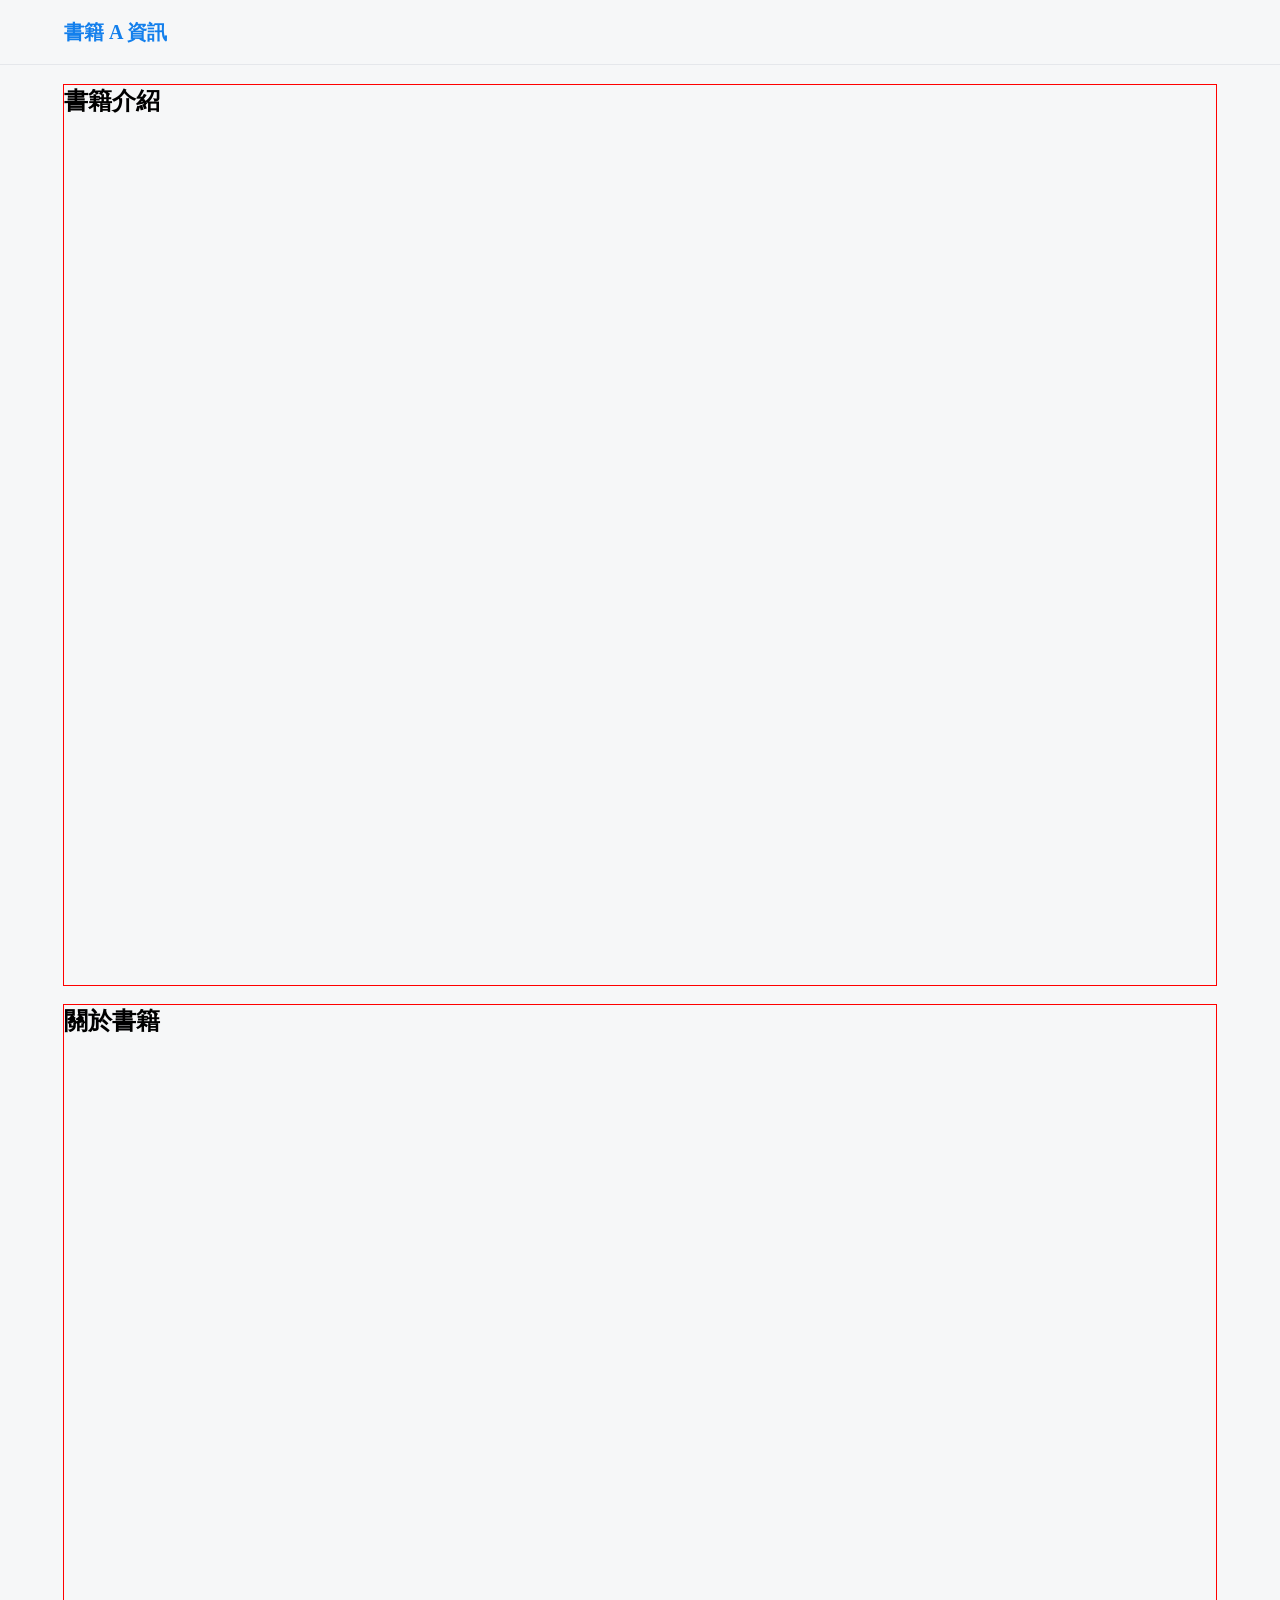
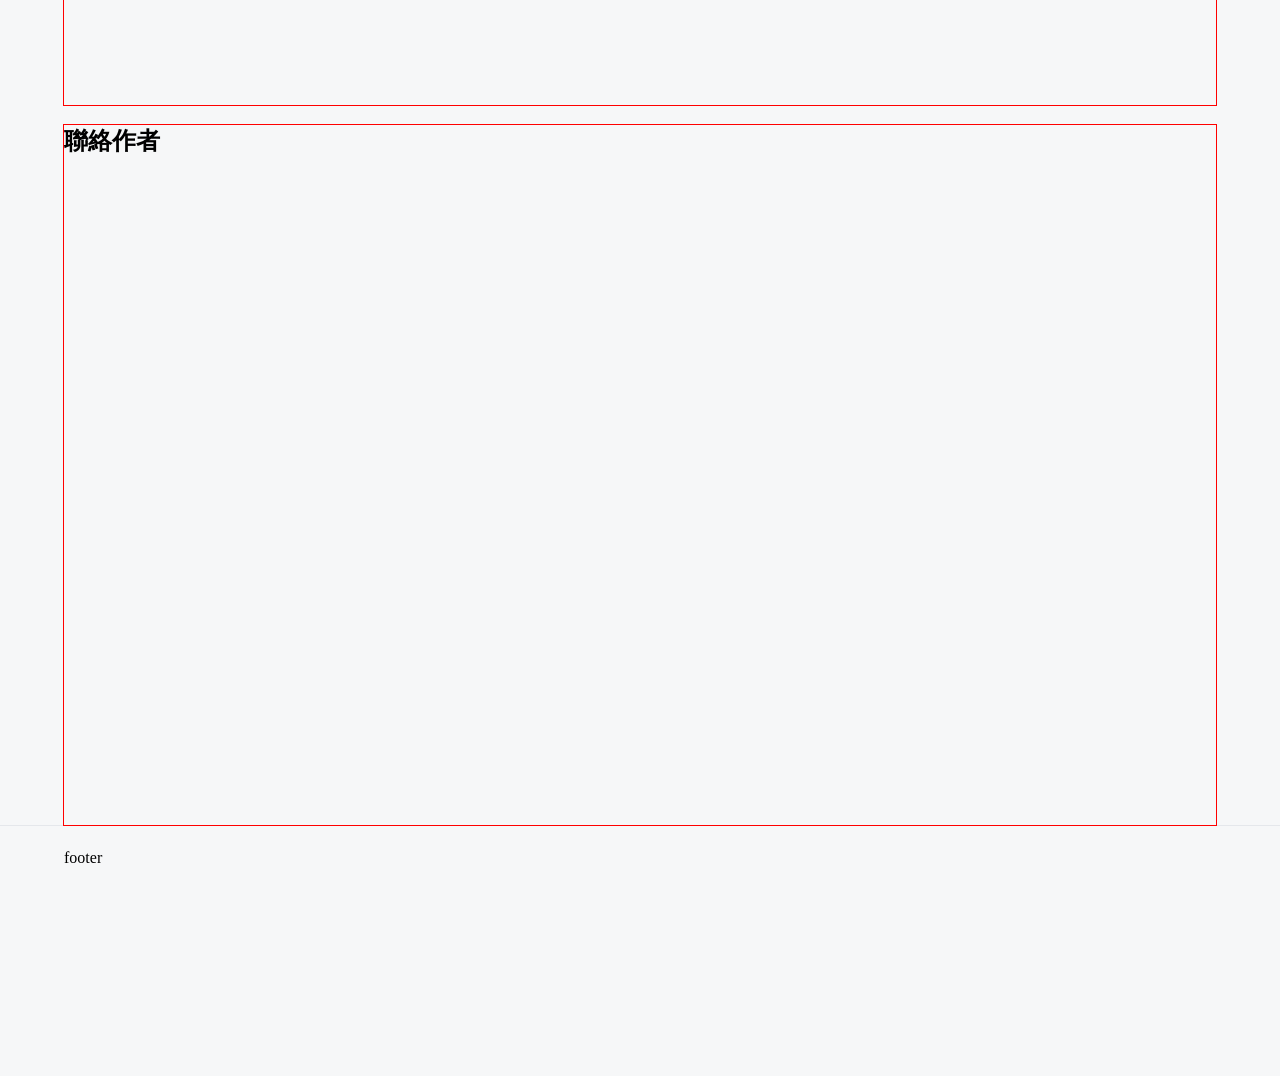
==== src/book.html @ e3397fba "feat(book): 一頁式網頁結構樣式定義" ====
<!doctype html>
<html lang="zh-Hant">
  <head>
    <meta charset="UTF-8" />
    <meta name="viewport" content="width=device-width, initial-scale=1.0" />
    <title>書籍 A 資訊</title>
    <link rel="stylesheet" href="book.min.css" />
  </head>
  <body>
    <section>
      <header>
        <div class="container">
          <div>
            <strong class="book-brand">書籍 A 資訊</strong>
          </div>
        </div>
      </header>
      <main class="wrapper">
        <div class="home"><h1>書籍介紹</h1></div>
        <div class="page"><h2>關於書籍</h2></div>
        <div class="page"><h2>聯絡作者</h2></div>
      </main>
      <footer>
        <div class="container">
          <div>footer</div>
        </div>
      </footer>
    </section>
  </body>
</html>
---- src/book.min.css ----
:root{--primary-color: #137fec;--background-color: #f6f7f8;--text-color: #4b5563;--border-color: #e5e7eb;--gray-color-500: #6b7280;--header-color: #111827}:root{--search-bar-display: flex;--aside-display: block;--book-min-width: 256px;--container-padding-left: 2rem;--container-padding-right: 2rem;--nav-display: flex}@media(max-width: 1024px){:root{--search-bar-display: none;--aside-display: none;--book-min-width: 200px}}@media(max-width: 640px){:root{--container-padding-left: 1.5rem;--container-padding-right: 1.5rem;--nav-display: none}}header{border-bottom:solid 1px var(--border-color);background-color:var(--background-color);position:sticky;top:0;z-index:50}header .book-brand{margin:0px;font-size:1.25rem;font-weight:700;line-height:1.75rem;color:var(--primary-color)}section{width:100%}section div.container{max-width:90vw;margin:0px auto;padding-left:var(--container-padding-left);padding-right:var(--container-padding-right)}section div.container>div{width:100%;height:4rem;display:flex;justify-content:space-between;align-items:center}section main.wrapper{max-width:90vw;margin:0 auto;padding-left:var(--container-padding-left);padding-right:var(--container-padding-right)}section main.wrapper>div{outline:solid 1px red}section main.wrapper>div.home{height:100vh}section main.wrapper>div.page{min-height:700px}footer{border-top:1px solid var(--border-color);height:250px}html,body{margin:0;padding:0}body{background-color:var(--background-color)}/*# sourceMappingURL=book.min.css.map */
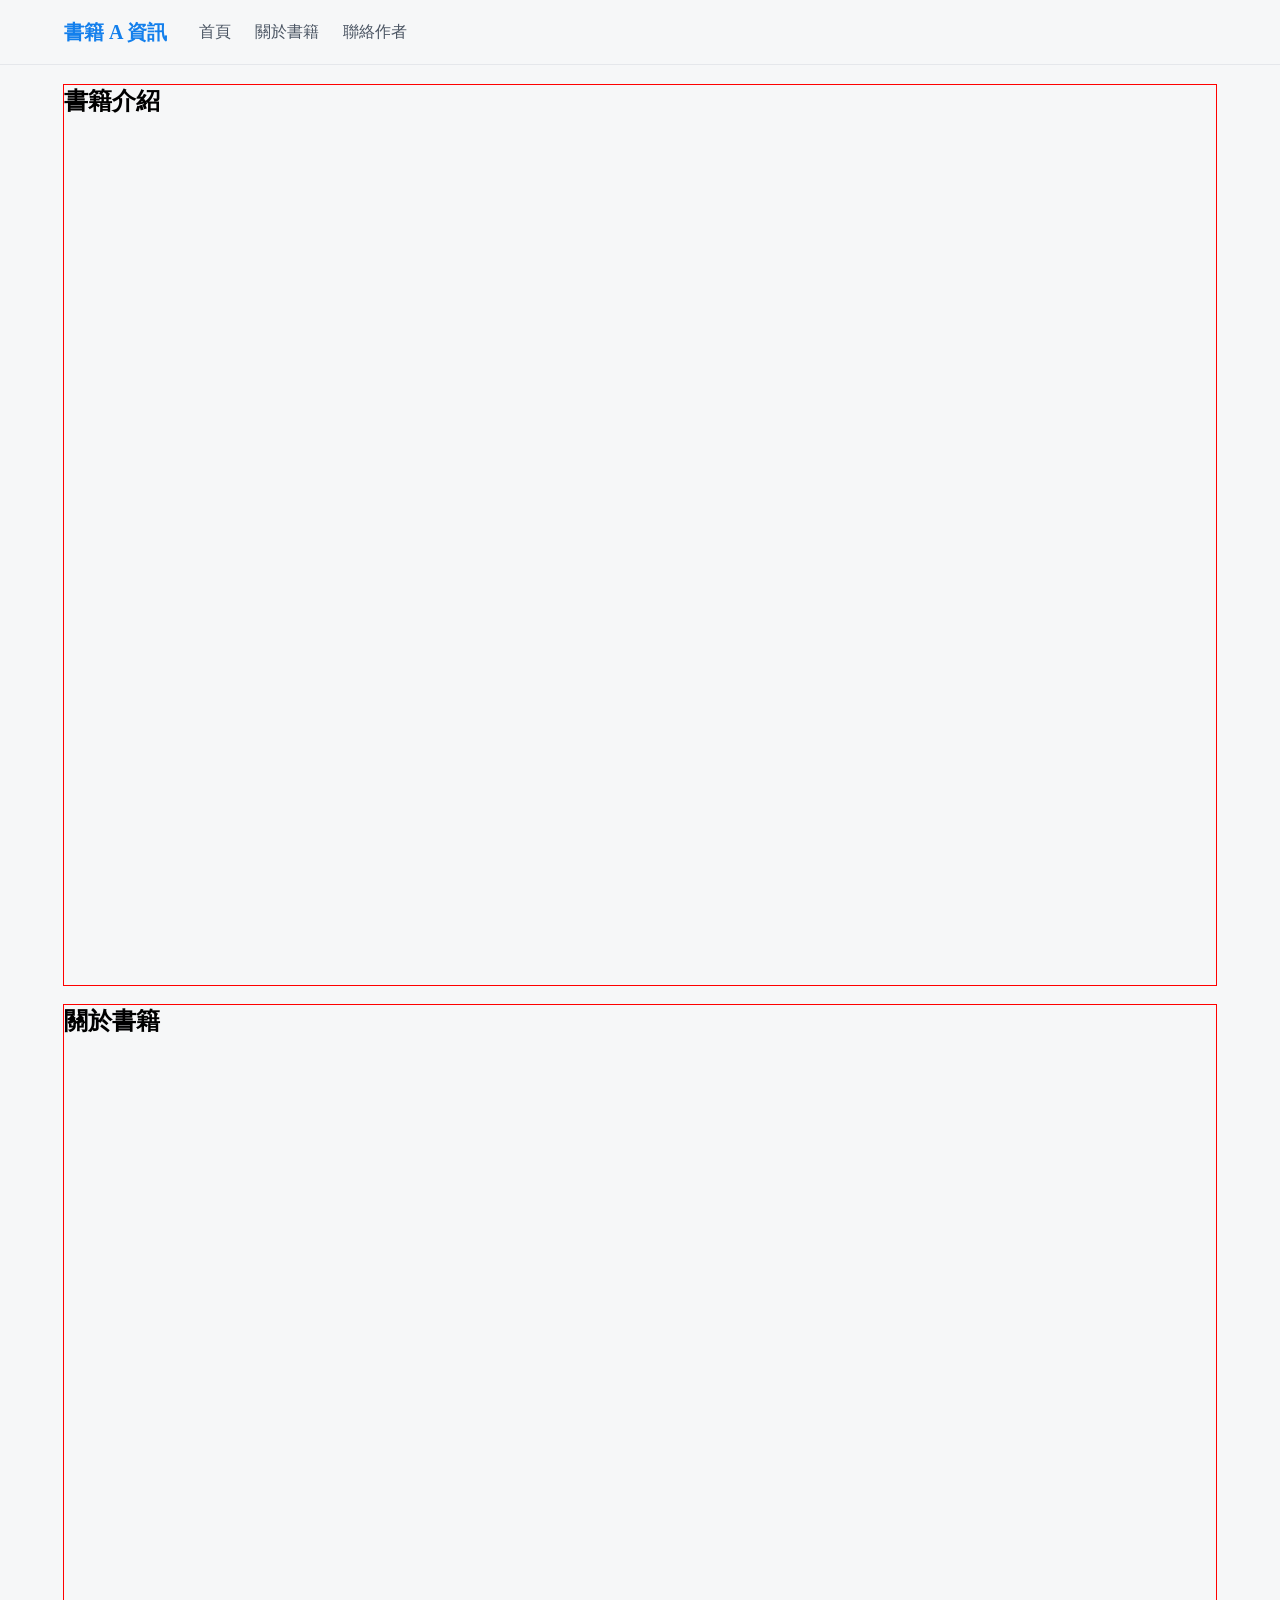
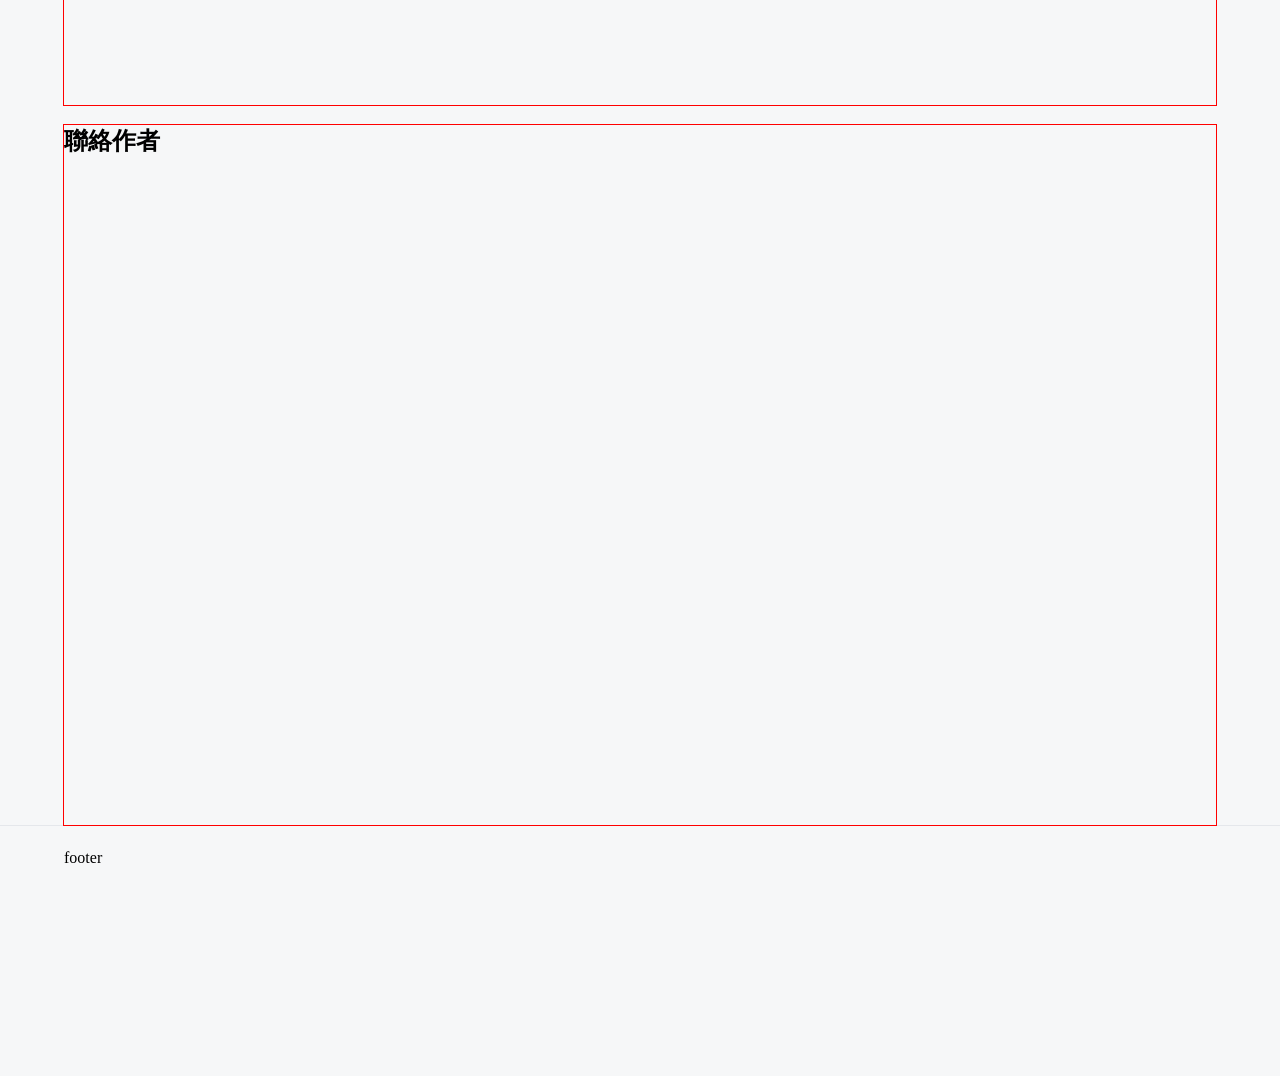
==== commit 5de9a82f: "feat(book): 導覽列項目樣式設定" ====
--- a/src/book.html
+++ b/src/book.html
@@ -12,13 +12,18 @@
         <div class="container">
           <div>
             <strong class="book-brand">書籍 A 資訊</strong>
+            <nav aria-label="書籍頁導覽">
+              <a href="#home">首頁</a>
+              <a href="#book">關於書籍</a>
+              <a href="#contact">聯絡作者</a>
+            </nav>
           </div>
         </div>
       </header>
       <main class="wrapper">
-        <div class="home"><h1>書籍介紹</h1></div>
-        <div class="page"><h2>關於書籍</h2></div>
-        <div class="page"><h2>聯絡作者</h2></div>
+        <div id="home" class="home"><h1>書籍介紹</h1></div>
+        <div id="book" class="page"><h2>關於書籍</h2></div>
+        <div id="contact" class="page"><h2>聯絡作者</h2></div>
       </main>
       <footer>
         <div class="container">
--- a/src/book.min.css
+++ b/src/book.min.css
@@ -1 +1 @@
-:root{--primary-color: #137fec;--background-color: #f6f7f8;--text-color: #4b5563;--border-color: #e5e7eb;--gray-color-500: #6b7280;--header-color: #111827}:root{--search-bar-display: flex;--aside-display: block;--book-min-width: 256px;--container-padding-left: 2rem;--container-padding-right: 2rem;--nav-display: flex}@media(max-width: 1024px){:root{--search-bar-display: none;--aside-display: none;--book-min-width: 200px}}@media(max-width: 640px){:root{--container-padding-left: 1.5rem;--container-padding-right: 1.5rem;--nav-display: none}}header{border-bottom:solid 1px var(--border-color);background-color:var(--background-color);position:sticky;top:0;z-index:50}header .book-brand{margin:0px;font-size:1.25rem;font-weight:700;line-height:1.75rem;color:var(--primary-color)}section{width:100%}section div.container{max-width:90vw;margin:0px auto;padding-left:var(--container-padding-left);padding-right:var(--container-padding-right)}section div.container>div{width:100%;height:4rem;display:flex;justify-content:space-between;align-items:center}section main.wrapper{max-width:90vw;margin:0 auto;padding-left:var(--container-padding-left);padding-right:var(--container-padding-right)}section main.wrapper>div{outline:solid 1px red}section main.wrapper>div.home{height:100vh}section main.wrapper>div.page{min-height:700px}footer{border-top:1px solid var(--border-color);height:250px}html,body{margin:0;padding:0}body{background-color:var(--background-color)}/*# sourceMappingURL=book.min.css.map */+:root{--primary-color: #137fec;--background-color: #f6f7f8;--text-color: #4b5563;--border-color: #e5e7eb;--gray-color-500: #6b7280;--header-color: #111827}:root{--search-bar-display: flex;--aside-display: block;--book-min-width: 256px;--container-padding-left: 2rem;--container-padding-right: 2rem;--nav-display: flex}@media(max-width: 1024px){:root{--search-bar-display: none;--aside-display: none;--book-min-width: 200px}}@media(max-width: 640px){:root{--container-padding-left: 1.5rem;--container-padding-right: 1.5rem;--nav-display: none}}header{border-bottom:solid 1px var(--border-color);background-color:var(--background-color);position:sticky;top:0;z-index:50}header div.container>div{gap:2rem}header .book-brand{margin:0px;font-size:1.25rem;font-weight:700;line-height:1.75rem;color:var(--primary-color)}header nav{display:var(--nav-display);gap:1.5rem}section{width:100%}section div.container{max-width:90vw;margin:0px auto;padding-left:var(--container-padding-left);padding-right:var(--container-padding-right)}section div.container>div{width:100%;height:4rem;display:flex;align-items:center}section a{color:var(--text-color);text-decoration:inherit}section a:hover{color:var(--primary-color)}section main.wrapper{max-width:90vw;margin:0 auto;padding-left:var(--container-padding-left);padding-right:var(--container-padding-right)}section main.wrapper>div{outline:solid 1px red}section main.wrapper>div.home{height:100vh}section main.wrapper>div.page{min-height:700px}footer{border-top:1px solid var(--border-color);height:250px}html,body{margin:0;padding:0}body{background-color:var(--background-color)}/*# sourceMappingURL=book.min.css.map */
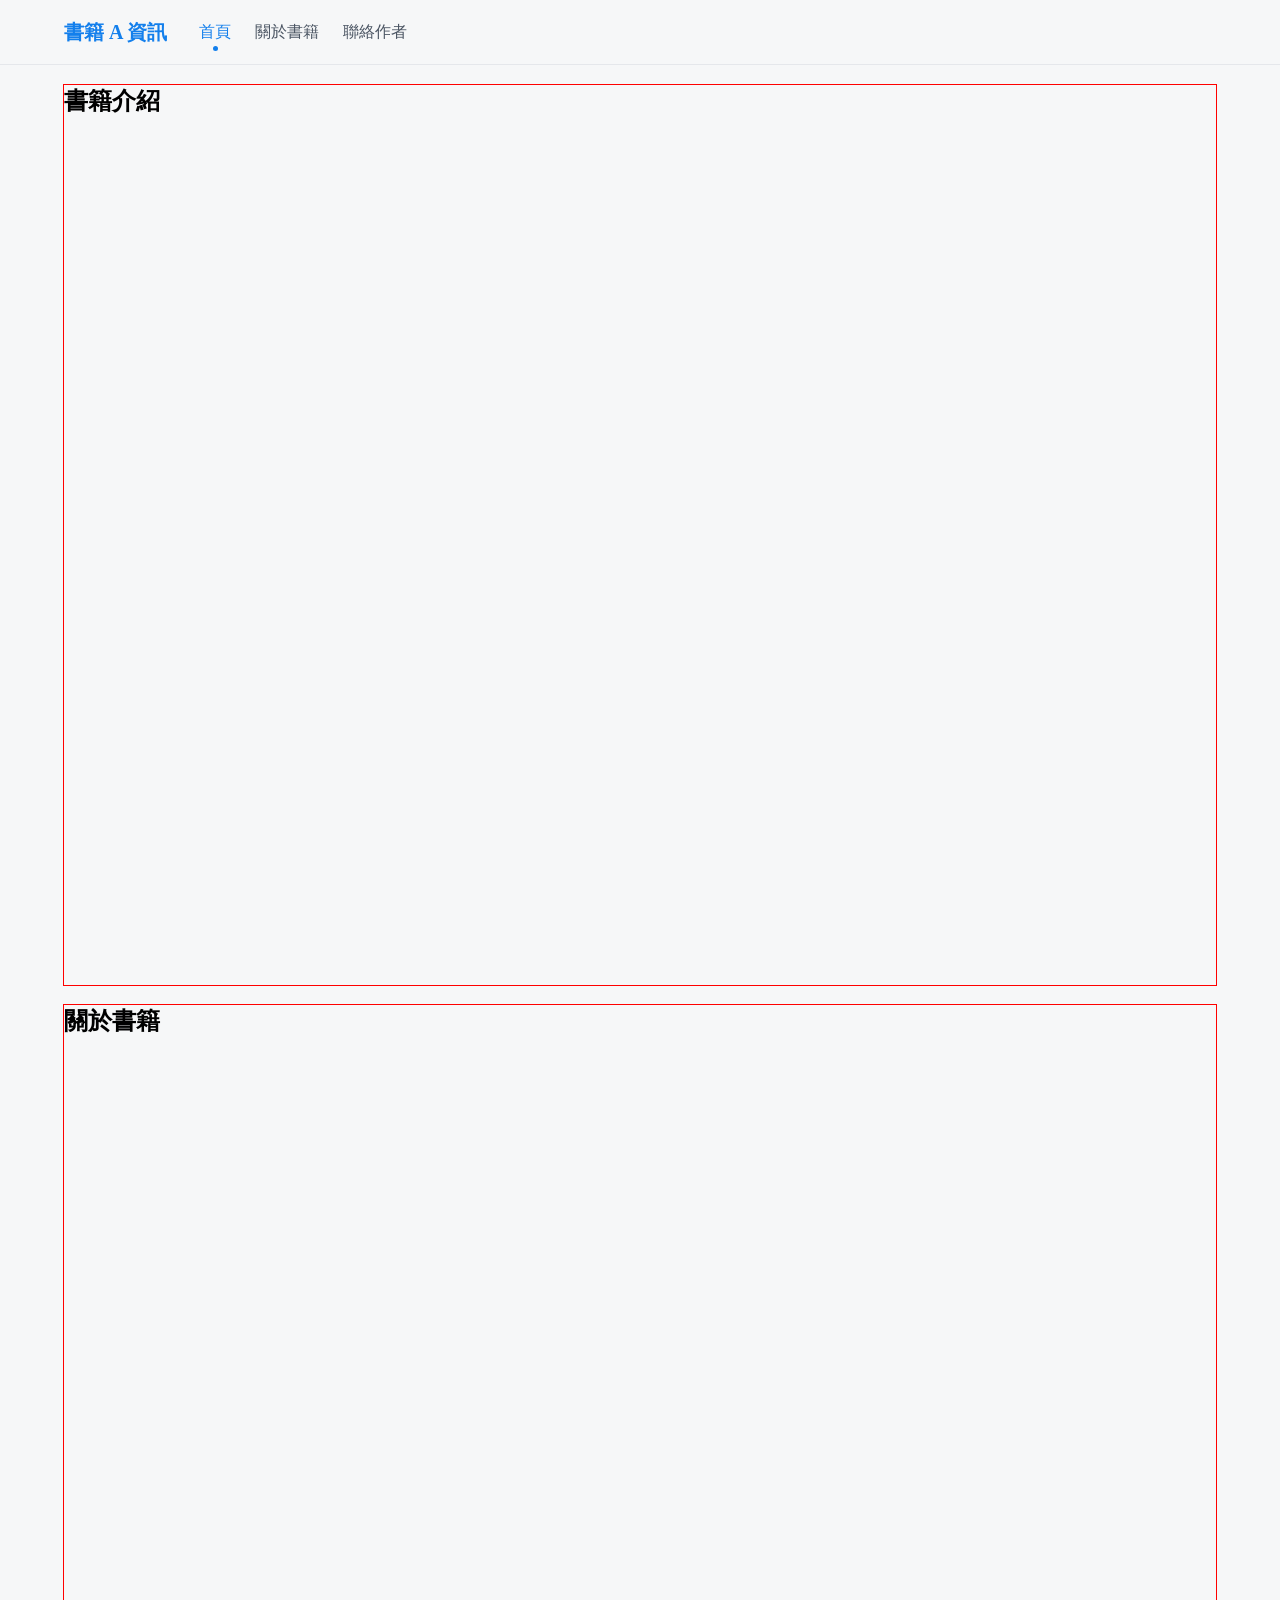
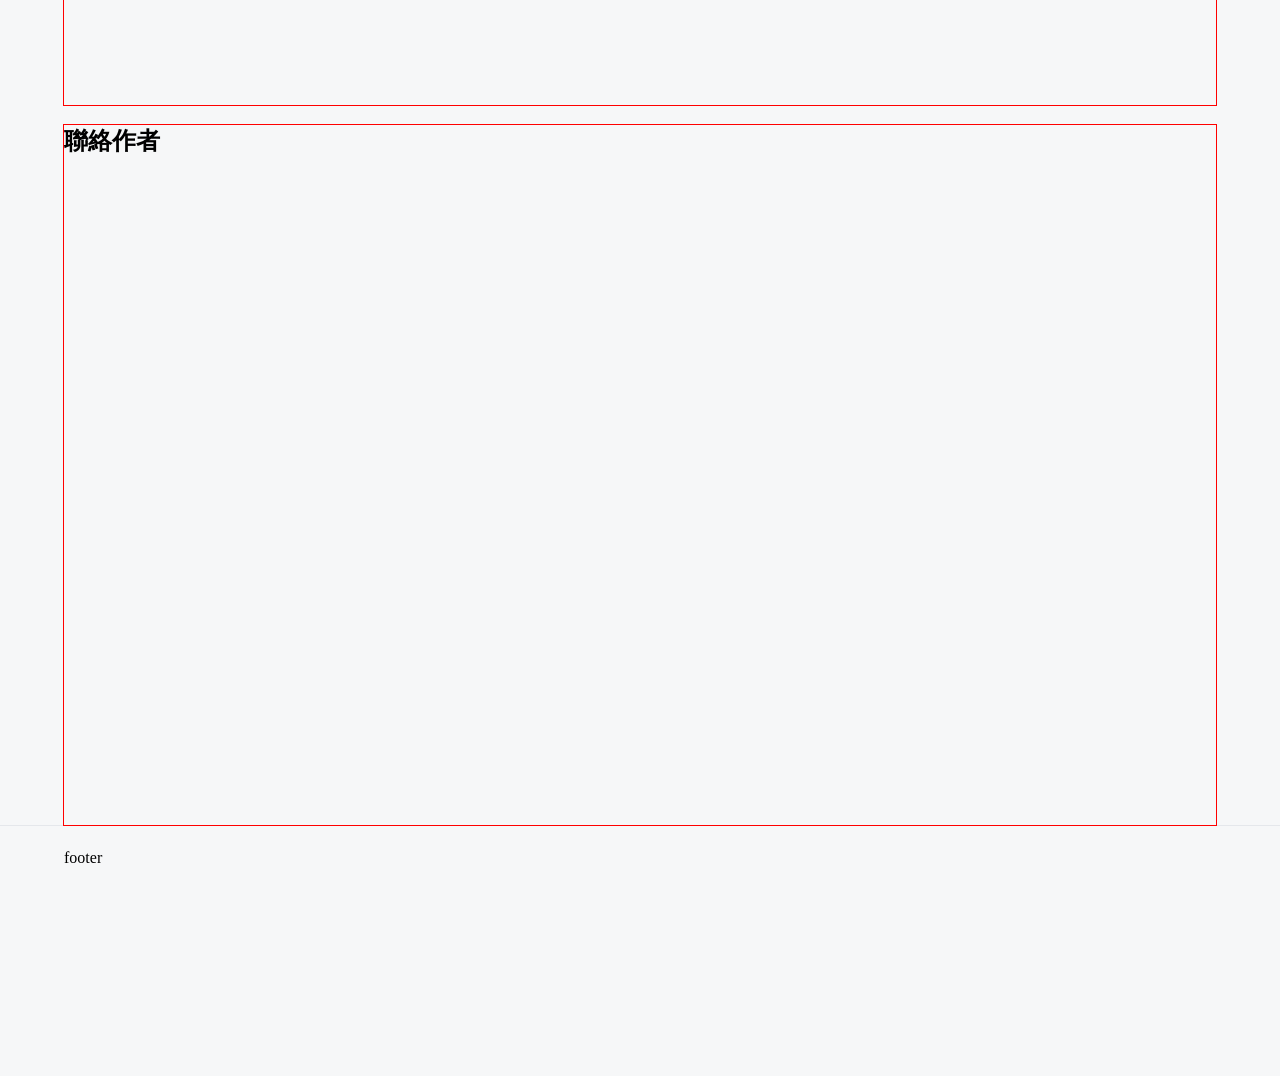
==== commit ac86a491: "目前瀏覽項目樣式設定" ====
--- a/src/book.html
+++ b/src/book.html
@@ -13,7 +13,7 @@
           <div>
             <strong class="book-brand">書籍 A 資訊</strong>
             <nav aria-label="書籍頁導覽">
-              <a href="#home">首頁</a>
+              <a href="#home" class="active">首頁</a>
               <a href="#book">關於書籍</a>
               <a href="#contact">聯絡作者</a>
             </nav>
--- a/src/book.min.css
+++ b/src/book.min.css
@@ -1 +1 @@
-:root{--primary-color: #137fec;--background-color: #f6f7f8;--text-color: #4b5563;--border-color: #e5e7eb;--gray-color-500: #6b7280;--header-color: #111827}:root{--search-bar-display: flex;--aside-display: block;--book-min-width: 256px;--container-padding-left: 2rem;--container-padding-right: 2rem;--nav-display: flex}@media(max-width: 1024px){:root{--search-bar-display: none;--aside-display: none;--book-min-width: 200px}}@media(max-width: 640px){:root{--container-padding-left: 1.5rem;--container-padding-right: 1.5rem;--nav-display: none}}header{border-bottom:solid 1px var(--border-color);background-color:var(--background-color);position:sticky;top:0;z-index:50}header div.container>div{gap:2rem}header .book-brand{margin:0px;font-size:1.25rem;font-weight:700;line-height:1.75rem;color:var(--primary-color)}header nav{display:var(--nav-display);gap:1.5rem}section{width:100%}section div.container{max-width:90vw;margin:0px auto;padding-left:var(--container-padding-left);padding-right:var(--container-padding-right)}section div.container>div{width:100%;height:4rem;display:flex;align-items:center}section a{color:var(--text-color);text-decoration:inherit}section a:hover{color:var(--primary-color)}section main.wrapper{max-width:90vw;margin:0 auto;padding-left:var(--container-padding-left);padding-right:var(--container-padding-right)}section main.wrapper>div{outline:solid 1px red}section main.wrapper>div.home{height:100vh}section main.wrapper>div.page{min-height:700px}footer{border-top:1px solid var(--border-color);height:250px}html,body{margin:0;padding:0}body{background-color:var(--background-color)}/*# sourceMappingURL=book.min.css.map */+:root{--primary-color: #137fec;--background-color: #f6f7f8;--text-color: #4b5563;--border-color: #e5e7eb;--gray-color-500: #6b7280;--header-color: #111827}:root{--search-bar-display: flex;--aside-display: block;--book-min-width: 256px;--container-padding-left: 2rem;--container-padding-right: 2rem;--nav-display: flex}@media(max-width: 1024px){:root{--search-bar-display: none;--aside-display: none;--book-min-width: 200px}}@media(max-width: 640px){:root{--container-padding-left: 1.5rem;--container-padding-right: 1.5rem;--nav-display: none}}header{border-bottom:solid 1px var(--border-color);background-color:var(--background-color);position:sticky;top:0;z-index:50}header div.container>div{gap:2rem}header .book-brand{margin:0px;font-size:1.25rem;font-weight:700;line-height:1.75rem;color:var(--primary-color)}header nav{display:var(--nav-display);gap:1.5rem}header nav .active{position:relative;color:var(--primary-color)}header nav .active::after{content:"";width:5px;height:5px;background-color:var(--primary-color);border-radius:50%;position:absolute;left:calc(50% - 2.5px);bottom:-8px}section{width:100%}section div.container{max-width:90vw;margin:0px auto;padding-left:var(--container-padding-left);padding-right:var(--container-padding-right)}section div.container>div{width:100%;height:4rem;display:flex;align-items:center}section a{color:var(--text-color);text-decoration:inherit}section a:hover{color:var(--primary-color)}section main.wrapper{max-width:90vw;margin:0 auto;padding-left:var(--container-padding-left);padding-right:var(--container-padding-right)}section main.wrapper>div{outline:solid 1px red}section main.wrapper>div[id]{scroll-margin-top:var(--book-header-offset)}section main.wrapper>div.home{height:100vh}section main.wrapper>div.page{min-height:700px}footer{border-top:1px solid var(--border-color);height:250px}html,body{margin:0;padding:0}html{--book-header-offset: 5rem;scroll-behavior:smooth}body{background-color:var(--background-color)}@media(prefers-reduced-motion: reduce){html{scroll-behavior:auto}}/*# sourceMappingURL=book.min.css.map */
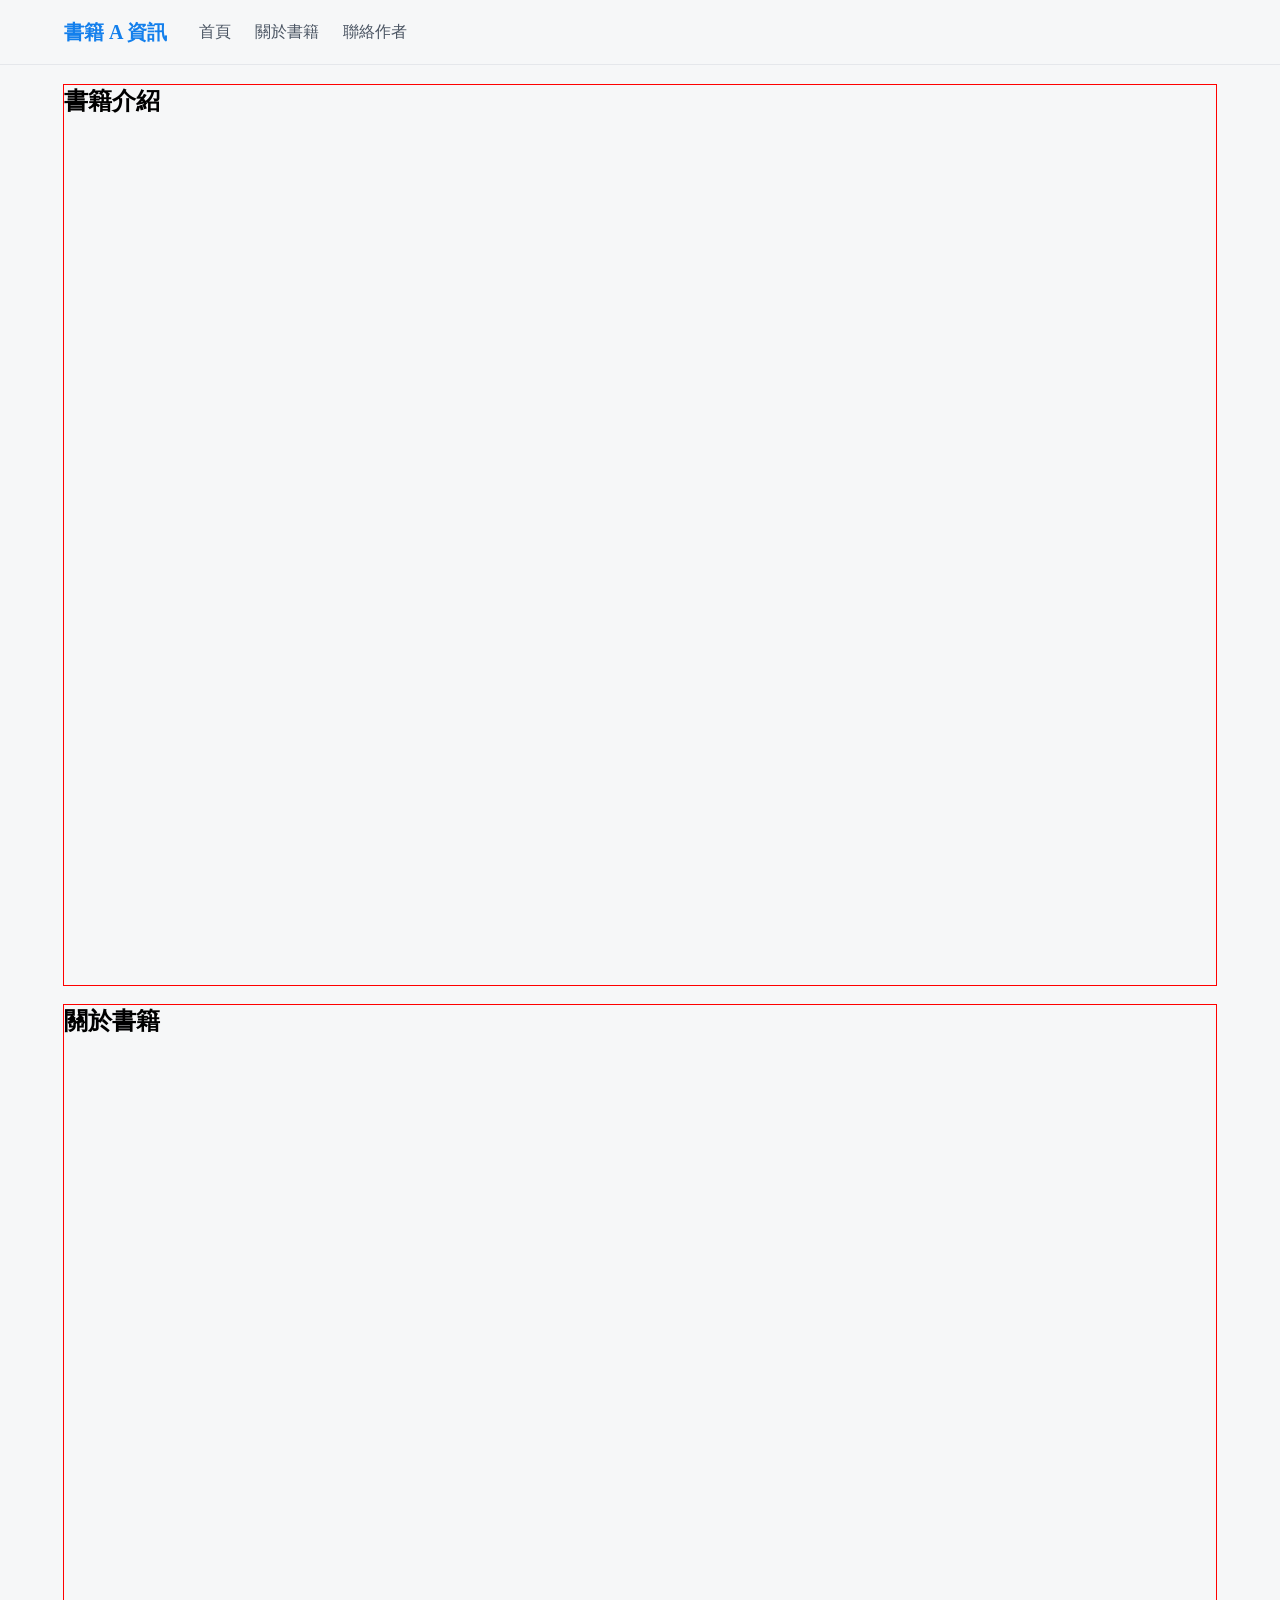
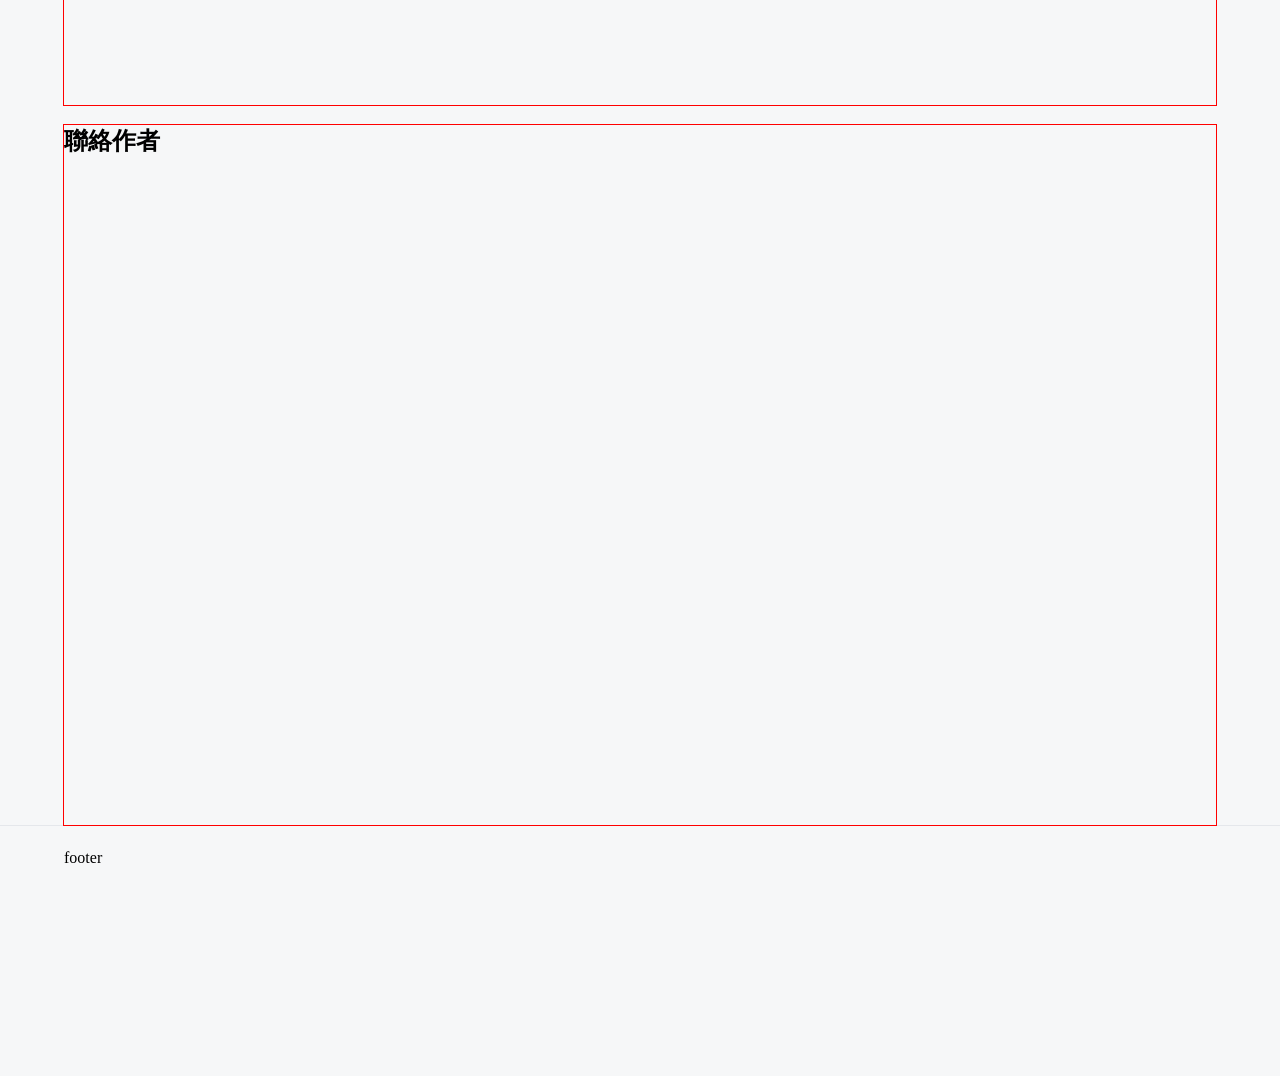
==== commit 21e1c9ff: "導覽列目前項目切換實作" ====
--- a/src/book.html
+++ b/src/book.html
@@ -31,5 +31,6 @@
         </div>
       </footer>
     </section>
+    <script src="./main.js"></script>
   </body>
 </html>
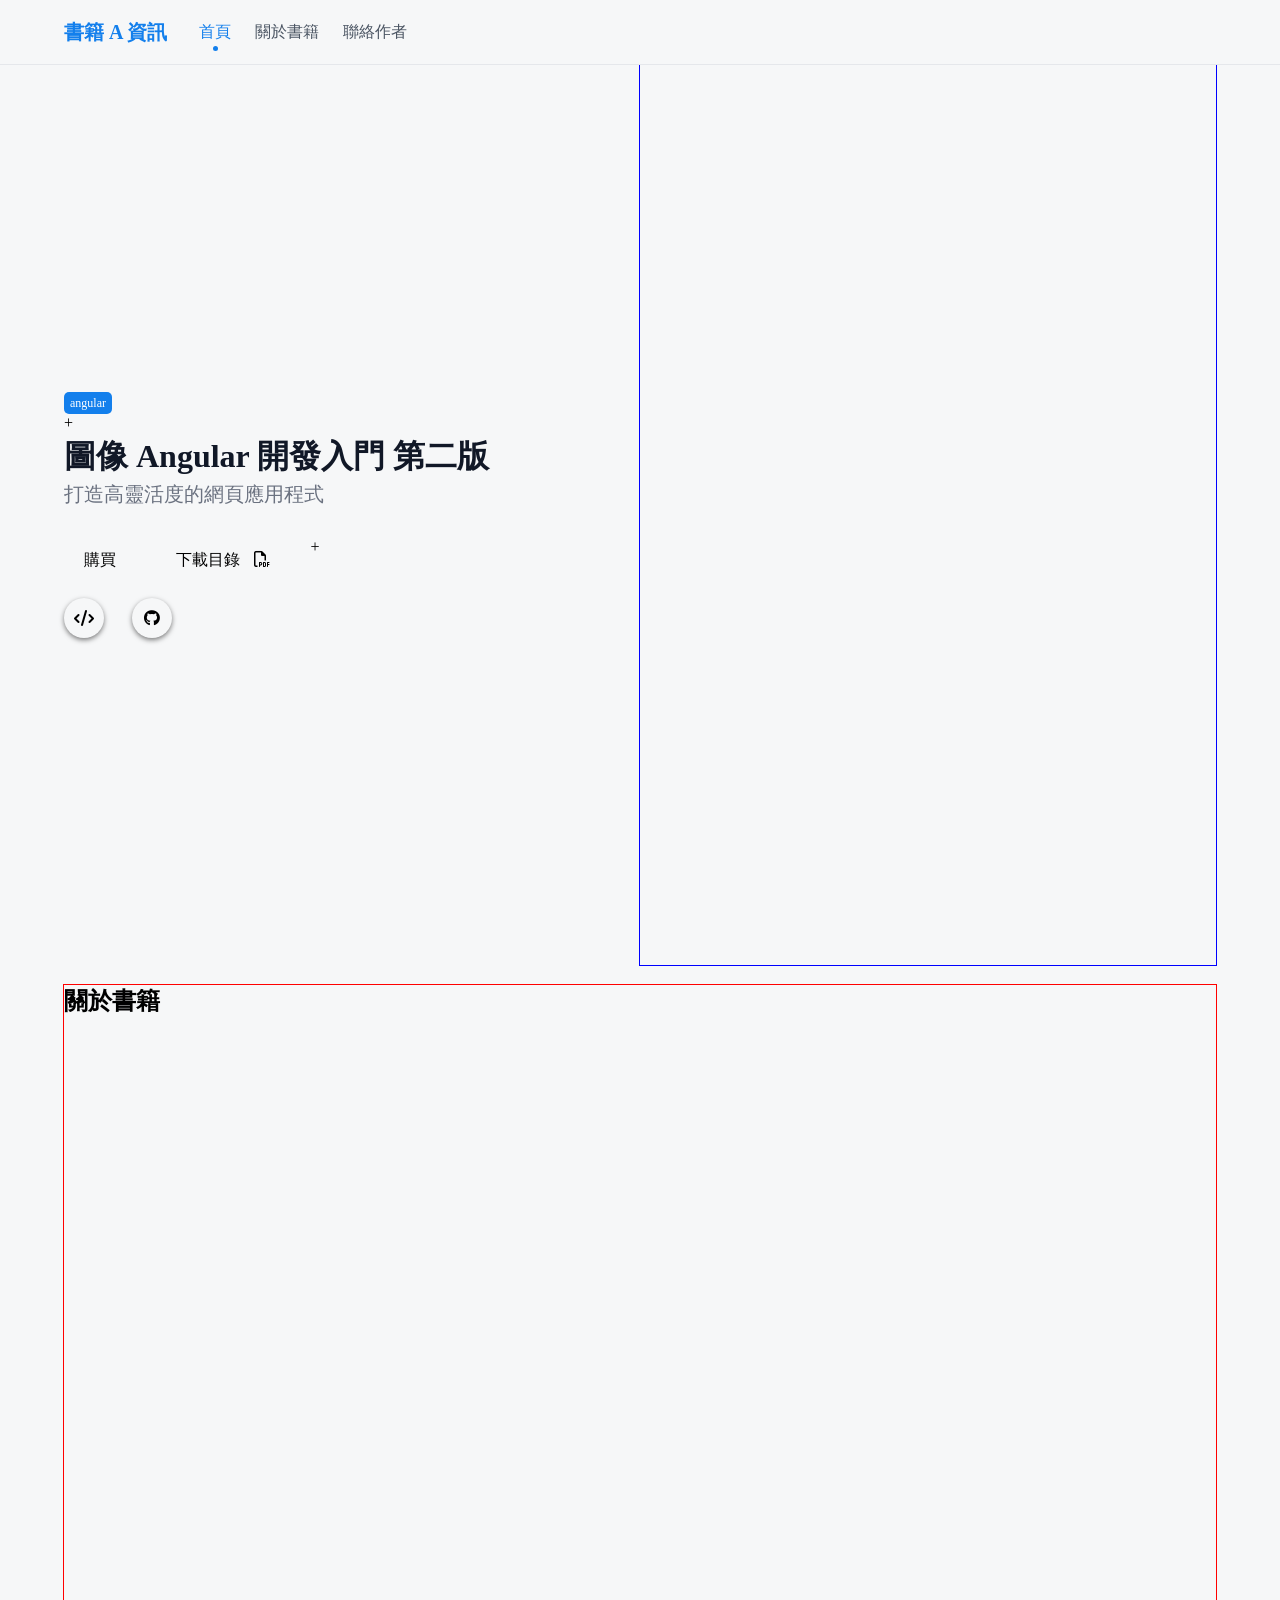
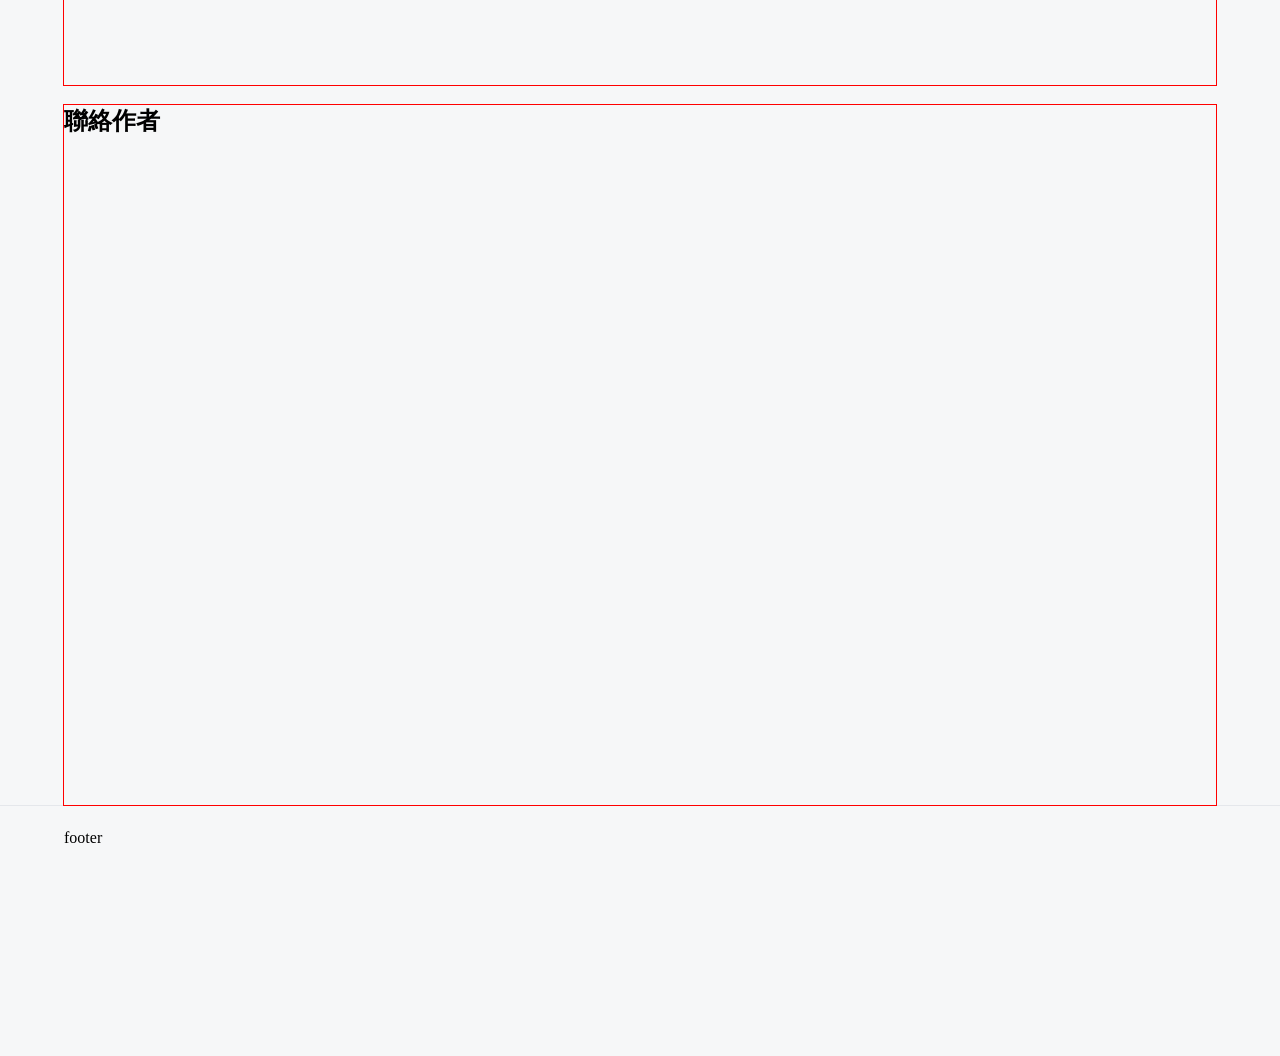
==== commit 1f638199: "首頁文字結構與樣式設定" ====
--- a/src/book.html
+++ b/src/book.html
@@ -5,6 +5,7 @@
     <meta name="viewport" content="width=device-width, initial-scale=1.0" />
     <title>書籍 A 資訊</title>
     <link rel="stylesheet" href="book.min.css" />
+    <link rel="stylesheet" href="https://cdnjs.cloudflare.com/ajax/libs/font-awesome/6.6.0/css/all.min.css" />
   </head>
   <body>
     <section>
@@ -21,7 +22,22 @@
         </div>
       </header>
       <main class="wrapper">
-        <div id="home" class="home"><h1>書籍介紹</h1></div>
+        <div id="home" class="home">
+          <div class="text">
+            <span>angular</span> +
+            <h3>圖像 Angular 開發入門 第二版</h3>
+            <strong>打造高靈活度的網頁應用程式</strong>
+            <div class="button">
+              <button type="button">購買</button>
+              <button type="button">下載目錄 <i class="fa-regular fa-file-pdf"></i></button> +
+            </div>
+            <div class="icons">
+              <div class="icon"><i class="fa-solid fa-code"></i></div>
+              <div class="icon"><i class="fa-brands fa-github"></i></div>
+            </div>
+          </div>
+          <div class="image"></div>
+        </div>
         <div id="book" class="page"><h2>關於書籍</h2></div>
         <div id="contact" class="page"><h2>聯絡作者</h2></div>
       </main>
--- a/src/book.min.css
+++ b/src/book.min.css
@@ -1 +1 @@
-:root{--primary-color: #137fec;--background-color: #f6f7f8;--text-color: #4b5563;--border-color: #e5e7eb;--gray-color-500: #6b7280;--header-color: #111827}:root{--search-bar-display: flex;--aside-display: block;--book-min-width: 256px;--container-padding-left: 2rem;--container-padding-right: 2rem;--nav-display: flex}@media(max-width: 1024px){:root{--search-bar-display: none;--aside-display: none;--book-min-width: 200px}}@media(max-width: 640px){:root{--container-padding-left: 1.5rem;--container-padding-right: 1.5rem;--nav-display: none}}header{border-bottom:solid 1px var(--border-color);background-color:var(--background-color);position:sticky;top:0;z-index:50}header div.container>div{gap:2rem}header .book-brand{margin:0px;font-size:1.25rem;font-weight:700;line-height:1.75rem;color:var(--primary-color)}header nav{display:var(--nav-display);gap:1.5rem}header nav .active{position:relative;color:var(--primary-color)}header nav .active::after{content:"";width:5px;height:5px;background-color:var(--primary-color);border-radius:50%;position:absolute;left:calc(50% - 2.5px);bottom:-8px}section{width:100%}section div.container{max-width:90vw;margin:0px auto;padding-left:var(--container-padding-left);padding-right:var(--container-padding-right)}section div.container>div{width:100%;height:4rem;display:flex;align-items:center}section a{color:var(--text-color);text-decoration:inherit}section a:hover{color:var(--primary-color)}section main.wrapper{max-width:90vw;margin:0 auto;padding-left:var(--container-padding-left);padding-right:var(--container-padding-right)}section main.wrapper>div{outline:solid 1px red}section main.wrapper>div[id]{scroll-margin-top:var(--book-header-offset)}section main.wrapper>div.home{height:100vh}section main.wrapper>div.page{min-height:700px}footer{border-top:1px solid var(--border-color);height:250px}html,body{margin:0;padding:0}html{--book-header-offset: 5rem;scroll-behavior:smooth}body{background-color:var(--background-color)}@media(prefers-reduced-motion: reduce){html{scroll-behavior:auto}}/*# sourceMappingURL=book.min.css.map */+:root{--primary-color: #137fec;--second-color: #aa8e12;--white-color: #fff;--background-color: #f6f7f8;--text-color: #4b5563;--border-color: #e5e7eb;--gray-color-500: #6b7280;--header-color: #111827}:root{--search-bar-display: flex;--aside-display: block;--book-min-width: 256px;--container-padding-left: 2rem;--container-padding-right: 2rem;--nav-display: flex}@media(max-width: 1024px){:root{--search-bar-display: none;--aside-display: none;--book-min-width: 200px}}@media(max-width: 640px){:root{--container-padding-left: 1.5rem;--container-padding-right: 1.5rem;--nav-display: none}}header{border-bottom:solid 1px var(--border-color);background-color:var(--background-color);position:sticky;top:0;z-index:50}header div.container>div{gap:2rem}header .book-brand{margin:0px;font-size:1.25rem;font-weight:700;line-height:1.75rem;color:var(--primary-color)}header nav{display:var(--nav-display);gap:1.5rem}header nav .active{position:relative;color:var(--primary-color)}header nav .active::after{content:"";width:5px;height:5px;background-color:var(--primary-color);border-radius:50%;position:absolute;left:calc(50% - 2.5px);bottom:-8px}section{width:100%}section div.container{max-width:90vw;margin:0px auto;padding-left:var(--container-padding-left);padding-right:var(--container-padding-right)}section div.container>div{width:100%;height:4rem;display:flex;align-items:center}section a{color:var(--text-color);text-decoration:inherit}section a:hover{color:var(--primary-color)}section main.wrapper{max-width:90vw;margin:0 auto;padding-left:var(--container-padding-left);padding-right:var(--container-padding-right)}section main.wrapper>div[id]{scroll-margin-top:var(--book-header-offset)}section main.wrapper>div.home{height:100vh}section main.wrapper>div.page{outline:solid 1px red;min-height:700px}footer{border-top:1px solid var(--border-color);height:250px}div.home{display:flex;justify-content:space-between}div.home>div{width:50%}div.home>div.text{display:flex;flex-direction:column;justify-content:center}div.home>div.text>span{align-self:flex-start;background-color:var(--primary-color);color:var(--white-color);padding:3px 6px;font-size:.75rem;font-weight:400;line-height:1rem;border-radius:5px}div.home>div.text h3{margin:0;font-size:2rem;font-weight:700;line-height:3rem;color:var(--header-color)}div.home>div.text strong{font-size:1.25rem;font-weight:400;line-height:1.75rem;margin-bottom:30px;color:var(--gray-color-500)}div.home>div.text div.button{display:flex;gap:1.25rem}div.home>div.text div.button button{font-size:1rem;font-weight:500;line-height:1.25rem;padding:.75rem 1.25rem;background-color:var(--gray-color-100);border:none;border-radius:10px;cursor:pointer}div.home>div.text div.button button:hover{background-color:var(--second-color);color:var(--white-color)}div.home>div.text div.button button>i{margin-left:10px}div.home>div.text div.icons{margin-top:1rem;display:flex;gap:1.75rem}div.home>div.text div.icons .icon{display:flex;justify-content:center;align-items:center;width:40px;height:40px;border-radius:50%;box-shadow:0px 2px 5px 0px rgba(0,0,0,.5);cursor:pointer}div.home>div.image{outline:solid 1px blue}html,body{margin:0;padding:0}html{--book-header-offset: 5rem;scroll-behavior:smooth}body{background-color:var(--background-color)}@media(prefers-reduced-motion: reduce){html{scroll-behavior:auto}}/*# sourceMappingURL=book.min.css.map */
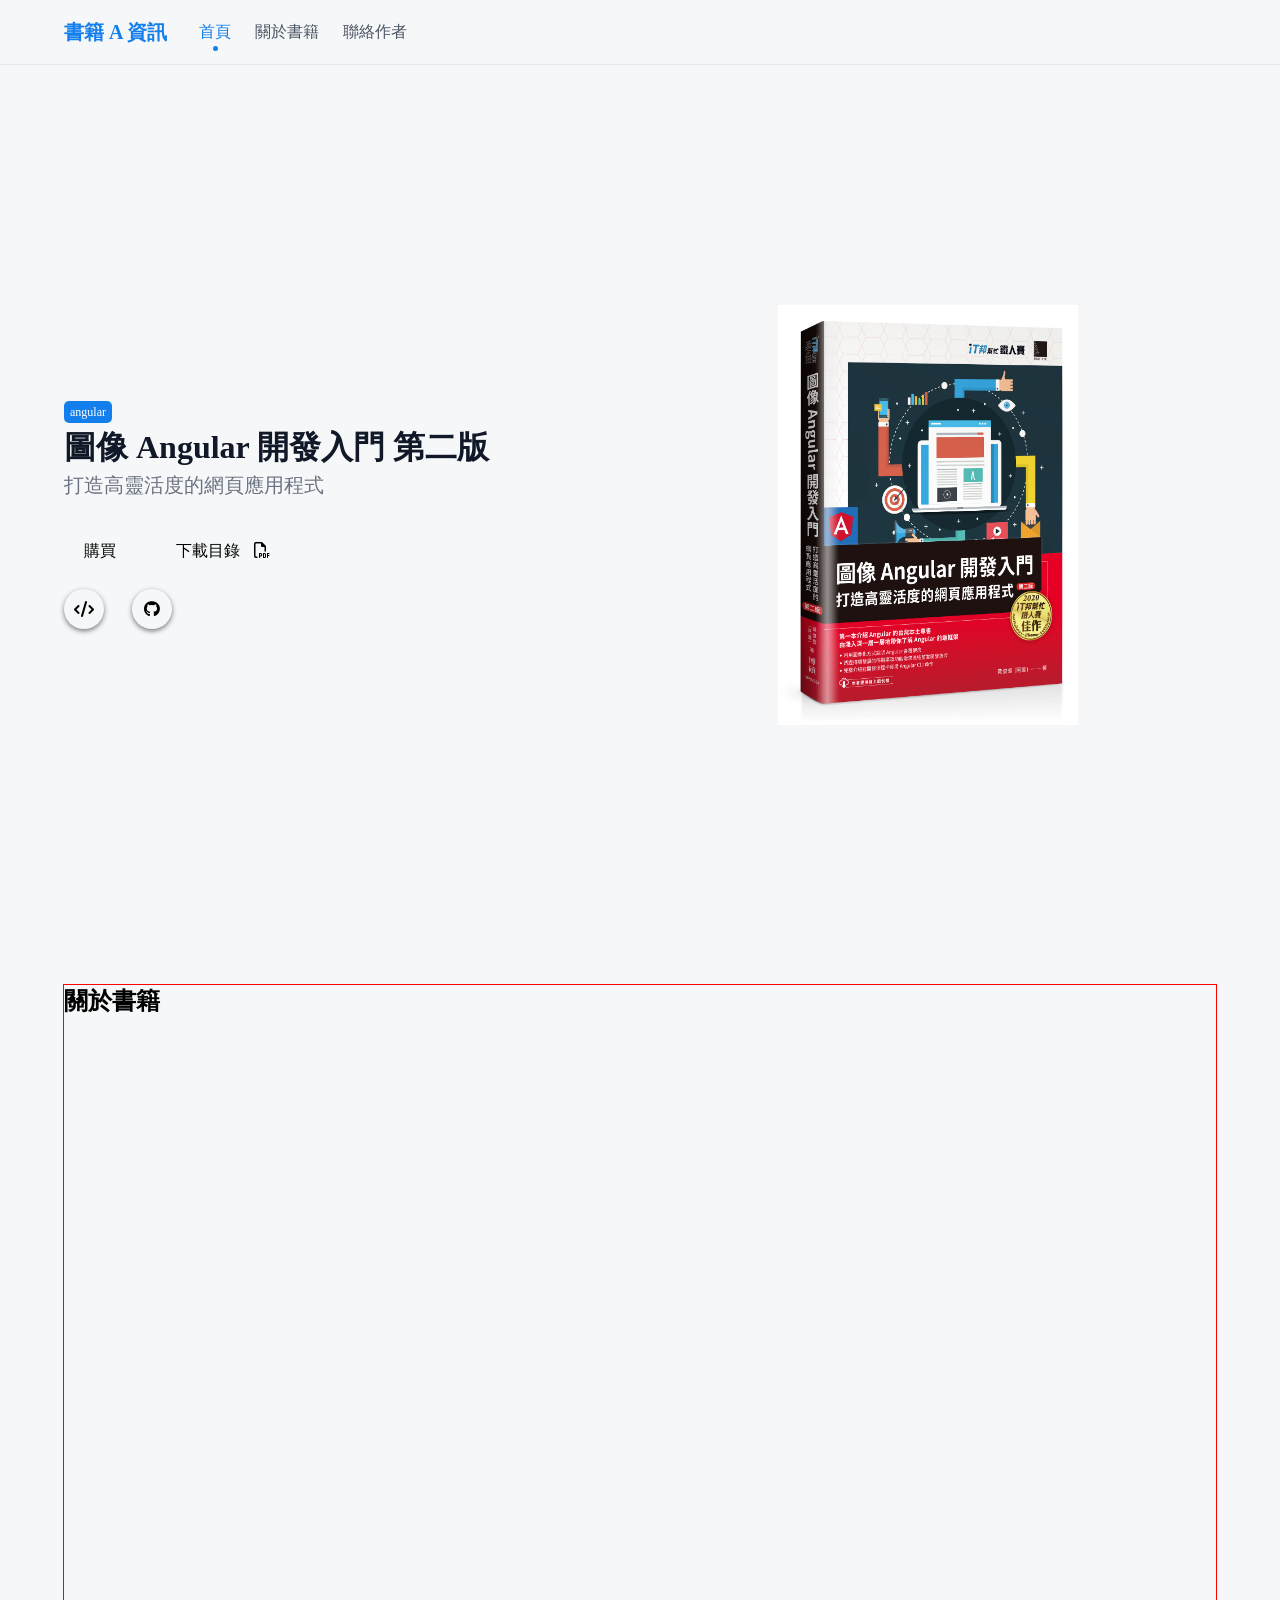
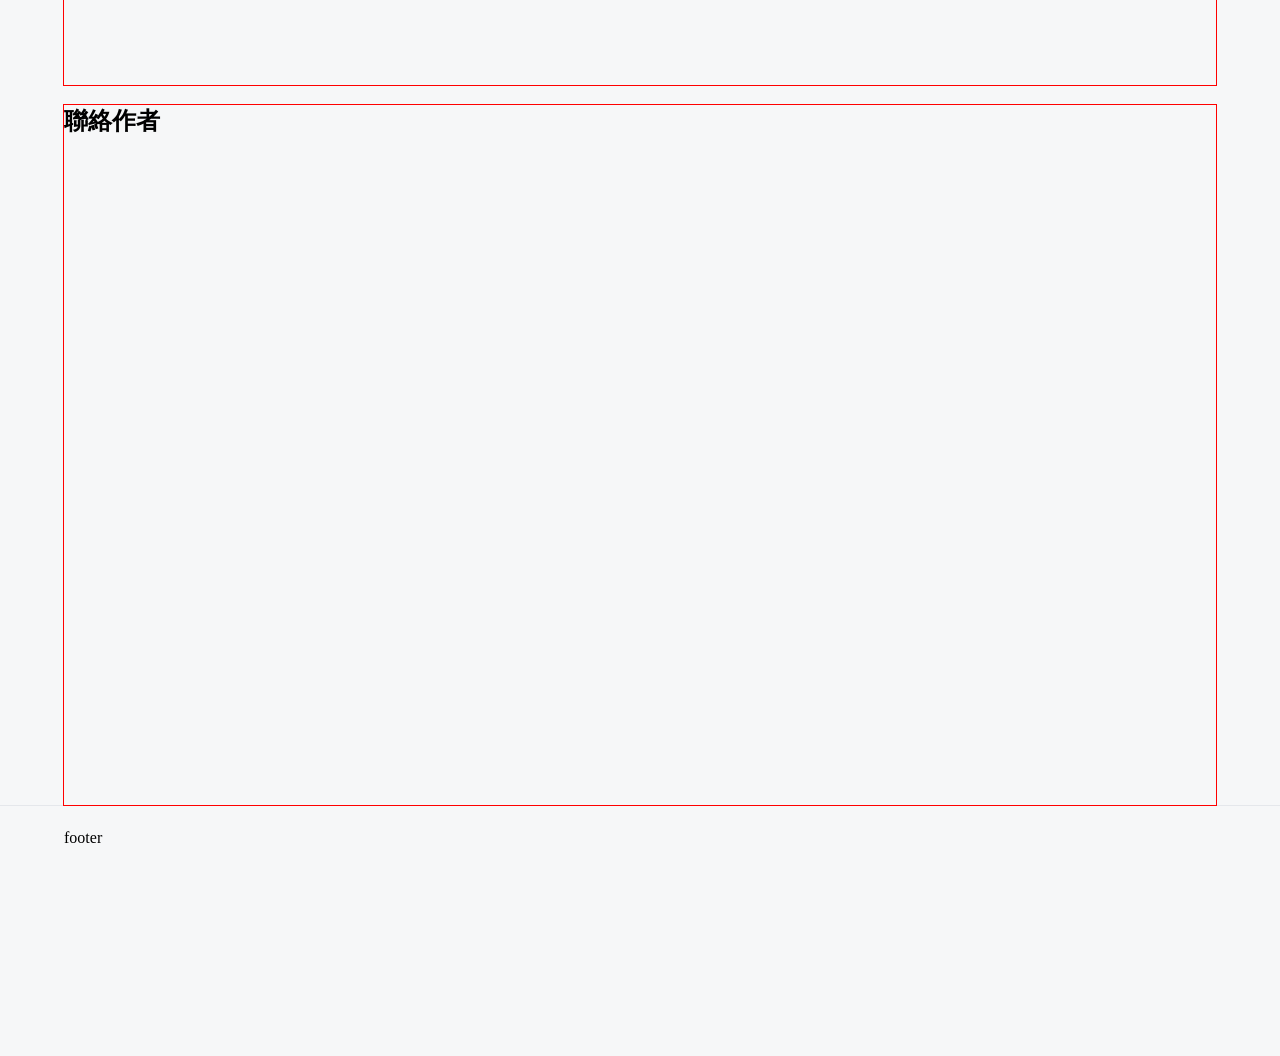
==== commit fbb94253: "首頁圖片樣式設定" ====
--- a/src/book.html
+++ b/src/book.html
@@ -24,19 +24,21 @@
       <main class="wrapper">
         <div id="home" class="home">
           <div class="text">
-            <span>angular</span> +
+            <span>angular</span>
             <h3>圖像 Angular 開發入門 第二版</h3>
             <strong>打造高靈活度的網頁應用程式</strong>
             <div class="button">
               <button type="button">購買</button>
-              <button type="button">下載目錄 <i class="fa-regular fa-file-pdf"></i></button> +
+              <button type="button">下載目錄 <i class="fa-regular fa-file-pdf"></i></button>
             </div>
             <div class="icons">
               <div class="icon"><i class="fa-solid fa-code"></i></div>
               <div class="icon"><i class="fa-brands fa-github"></i></div>
             </div>
           </div>
-          <div class="image"></div>
+          <div class="image">
+            <img src="./assets/images/angular.jpg" alt="" srcset="" />
+          </div>
         </div>
         <div id="book" class="page"><h2>關於書籍</h2></div>
         <div id="contact" class="page"><h2>聯絡作者</h2></div>
--- a/src/book.min.css
+++ b/src/book.min.css
@@ -1 +1 @@
-:root{--primary-color: #137fec;--second-color: #aa8e12;--white-color: #fff;--background-color: #f6f7f8;--text-color: #4b5563;--border-color: #e5e7eb;--gray-color-500: #6b7280;--header-color: #111827}:root{--search-bar-display: flex;--aside-display: block;--book-min-width: 256px;--container-padding-left: 2rem;--container-padding-right: 2rem;--nav-display: flex}@media(max-width: 1024px){:root{--search-bar-display: none;--aside-display: none;--book-min-width: 200px}}@media(max-width: 640px){:root{--container-padding-left: 1.5rem;--container-padding-right: 1.5rem;--nav-display: none}}header{border-bottom:solid 1px var(--border-color);background-color:var(--background-color);position:sticky;top:0;z-index:50}header div.container>div{gap:2rem}header .book-brand{margin:0px;font-size:1.25rem;font-weight:700;line-height:1.75rem;color:var(--primary-color)}header nav{display:var(--nav-display);gap:1.5rem}header nav .active{position:relative;color:var(--primary-color)}header nav .active::after{content:"";width:5px;height:5px;background-color:var(--primary-color);border-radius:50%;position:absolute;left:calc(50% - 2.5px);bottom:-8px}section{width:100%}section div.container{max-width:90vw;margin:0px auto;padding-left:var(--container-padding-left);padding-right:var(--container-padding-right)}section div.container>div{width:100%;height:4rem;display:flex;align-items:center}section a{color:var(--text-color);text-decoration:inherit}section a:hover{color:var(--primary-color)}section main.wrapper{max-width:90vw;margin:0 auto;padding-left:var(--container-padding-left);padding-right:var(--container-padding-right)}section main.wrapper>div[id]{scroll-margin-top:var(--book-header-offset)}section main.wrapper>div.home{height:100vh}section main.wrapper>div.page{outline:solid 1px red;min-height:700px}footer{border-top:1px solid var(--border-color);height:250px}div.home{display:flex;justify-content:space-between}div.home>div{width:50%}div.home>div.text{display:flex;flex-direction:column;justify-content:center}div.home>div.text>span{align-self:flex-start;background-color:var(--primary-color);color:var(--white-color);padding:3px 6px;font-size:.75rem;font-weight:400;line-height:1rem;border-radius:5px}div.home>div.text h3{margin:0;font-size:2rem;font-weight:700;line-height:3rem;color:var(--header-color)}div.home>div.text strong{font-size:1.25rem;font-weight:400;line-height:1.75rem;margin-bottom:30px;color:var(--gray-color-500)}div.home>div.text div.button{display:flex;gap:1.25rem}div.home>div.text div.button button{font-size:1rem;font-weight:500;line-height:1.25rem;padding:.75rem 1.25rem;background-color:var(--gray-color-100);border:none;border-radius:10px;cursor:pointer}div.home>div.text div.button button:hover{background-color:var(--second-color);color:var(--white-color)}div.home>div.text div.button button>i{margin-left:10px}div.home>div.text div.icons{margin-top:1rem;display:flex;gap:1.75rem}div.home>div.text div.icons .icon{display:flex;justify-content:center;align-items:center;width:40px;height:40px;border-radius:50%;box-shadow:0px 2px 5px 0px rgba(0,0,0,.5);cursor:pointer}div.home>div.image{outline:solid 1px blue}html,body{margin:0;padding:0}html{--book-header-offset: 5rem;scroll-behavior:smooth}body{background-color:var(--background-color)}@media(prefers-reduced-motion: reduce){html{scroll-behavior:auto}}/*# sourceMappingURL=book.min.css.map */+:root{--primary-color: #137fec;--second-color: #aa8e12;--white-color: #fff;--background-color: #f6f7f8;--text-color: #4b5563;--border-color: #e5e7eb;--gray-color-500: #6b7280;--header-color: #111827}:root{--search-bar-display: flex;--aside-display: block;--book-min-width: 256px;--container-padding-left: 2rem;--container-padding-right: 2rem;--nav-display: flex}@media(max-width: 1024px){:root{--search-bar-display: none;--aside-display: none;--book-min-width: 200px}}@media(max-width: 640px){:root{--container-padding-left: 1.5rem;--container-padding-right: 1.5rem;--nav-display: none}}header{border-bottom:solid 1px var(--border-color);background-color:var(--background-color);position:sticky;top:0;z-index:50}header div.container>div{gap:2rem}header .book-brand{margin:0px;font-size:1.25rem;font-weight:700;line-height:1.75rem;color:var(--primary-color)}header nav{display:var(--nav-display);gap:1.5rem}header nav .active{position:relative;color:var(--primary-color)}header nav .active::after{content:"";width:5px;height:5px;background-color:var(--primary-color);border-radius:50%;position:absolute;left:calc(50% - 2.5px);bottom:-8px}section{width:100%}section div.container{max-width:90vw;margin:0px auto;padding-left:var(--container-padding-left);padding-right:var(--container-padding-right)}section div.container>div{width:100%;height:4rem;display:flex;align-items:center}section a{color:var(--text-color);text-decoration:inherit}section a:hover{color:var(--primary-color)}section main.wrapper{max-width:90vw;margin:0 auto;padding-left:var(--container-padding-left);padding-right:var(--container-padding-right)}section main.wrapper>div[id]{scroll-margin-top:var(--book-header-offset)}section main.wrapper>div.home{height:100vh}section main.wrapper>div.page{outline:solid 1px red;min-height:700px}footer{border-top:1px solid var(--border-color);height:250px}div.home{display:flex;justify-content:space-between}div.home>div{width:50%}div.home>div.text{display:flex;flex-direction:column;justify-content:center}div.home>div.text>span{align-self:flex-start;background-color:var(--primary-color);color:var(--white-color);padding:3px 6px;font-size:.75rem;font-weight:400;line-height:1rem;border-radius:5px}div.home>div.text h3{margin:0;font-size:2rem;font-weight:700;line-height:3rem;color:var(--header-color)}div.home>div.text strong{font-size:1.25rem;font-weight:400;line-height:1.75rem;margin-bottom:30px;color:var(--gray-color-500)}div.home>div.text div.button{display:flex;gap:1.25rem}div.home>div.text div.button button{font-size:1rem;font-weight:500;line-height:1.25rem;padding:.75rem 1.25rem;background-color:var(--gray-color-100);border:none;border-radius:10px;cursor:pointer}div.home>div.text div.button button:hover{background-color:var(--second-color);color:var(--white-color)}div.home>div.text div.button button>i{margin-left:10px}div.home>div.text div.icons{margin-top:1rem;display:flex;gap:1.75rem}div.home>div.text div.icons .icon{display:flex;justify-content:center;align-items:center;width:40px;height:40px;border-radius:50%;box-shadow:0px 2px 5px 0px rgba(0,0,0,.5);cursor:pointer}div.home>div.image{display:flex;justify-content:center;align-items:center}div.home>div.image img{width:300px}html,body{margin:0;padding:0}html{--book-header-offset: 5rem;scroll-behavior:smooth}body{background-color:var(--background-color)}@media(prefers-reduced-motion: reduce){html{scroll-behavior:auto}}/*# sourceMappingURL=book.min.css.map */
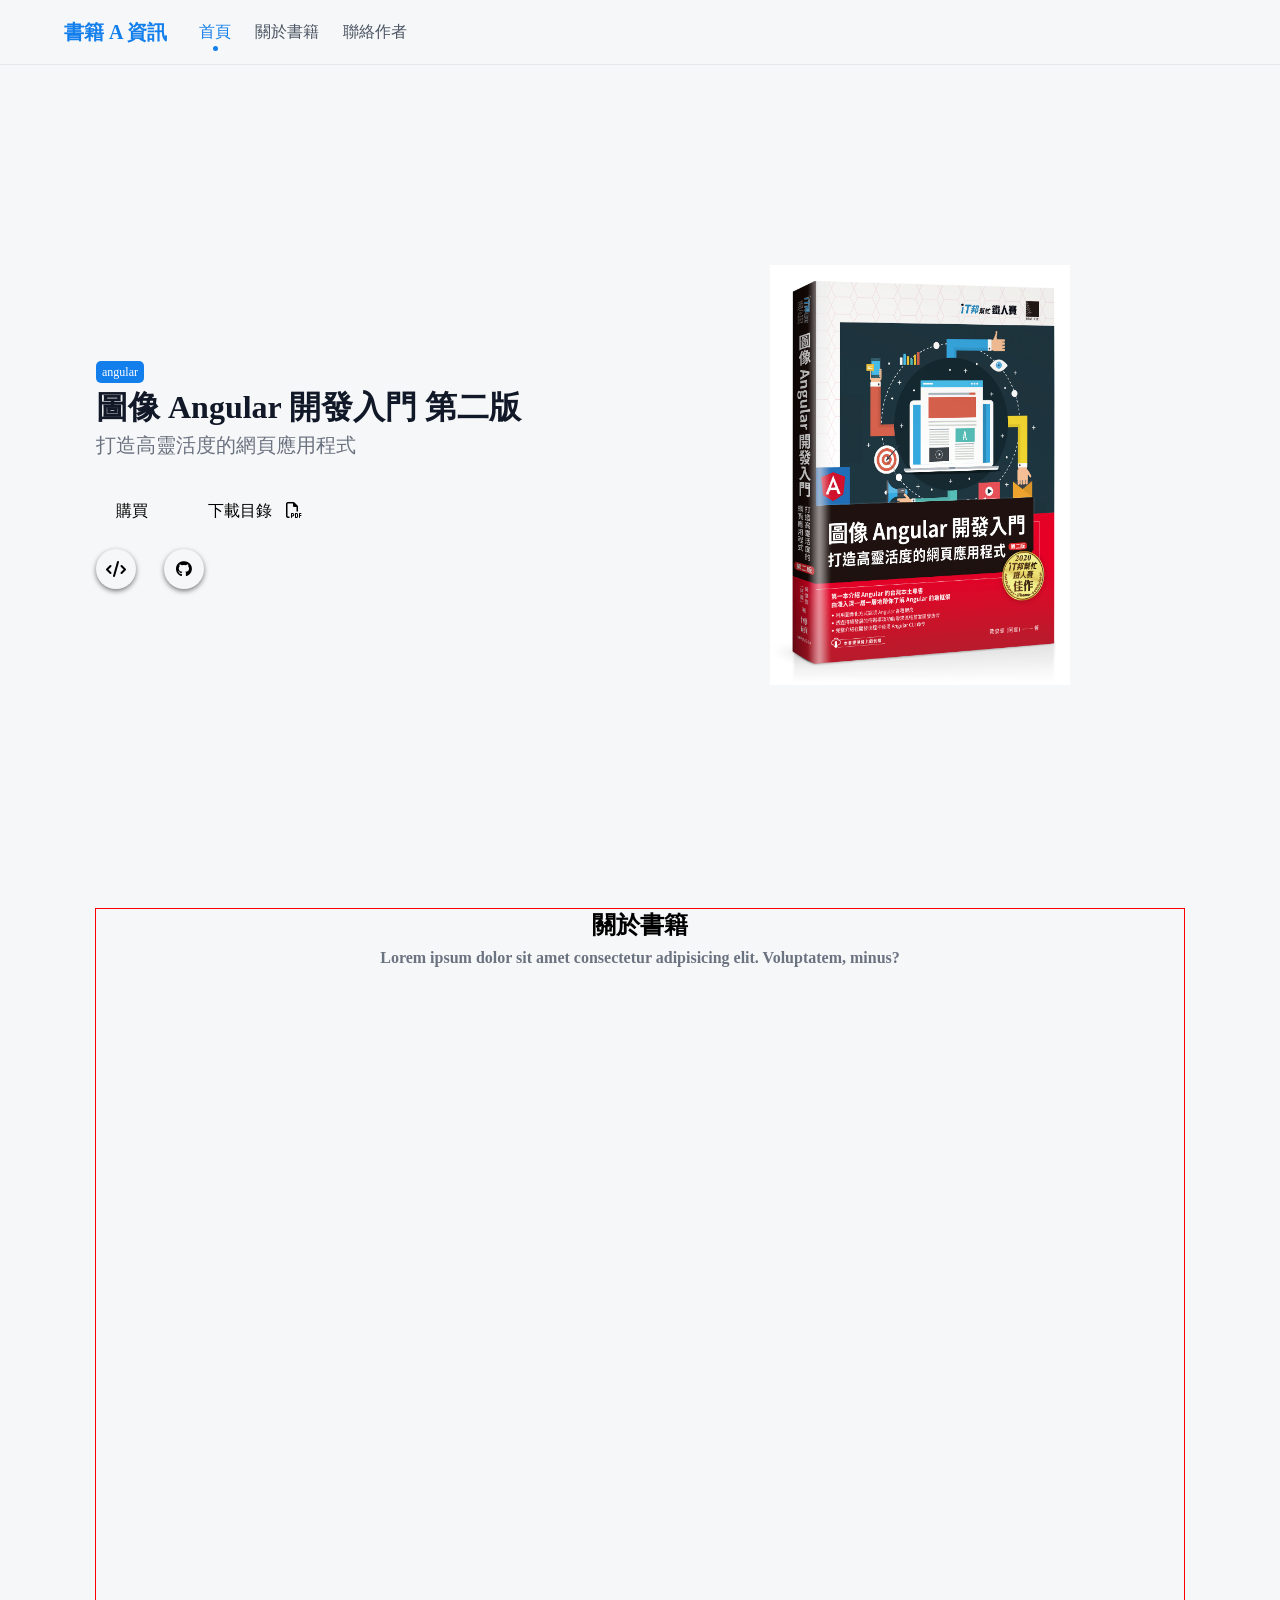
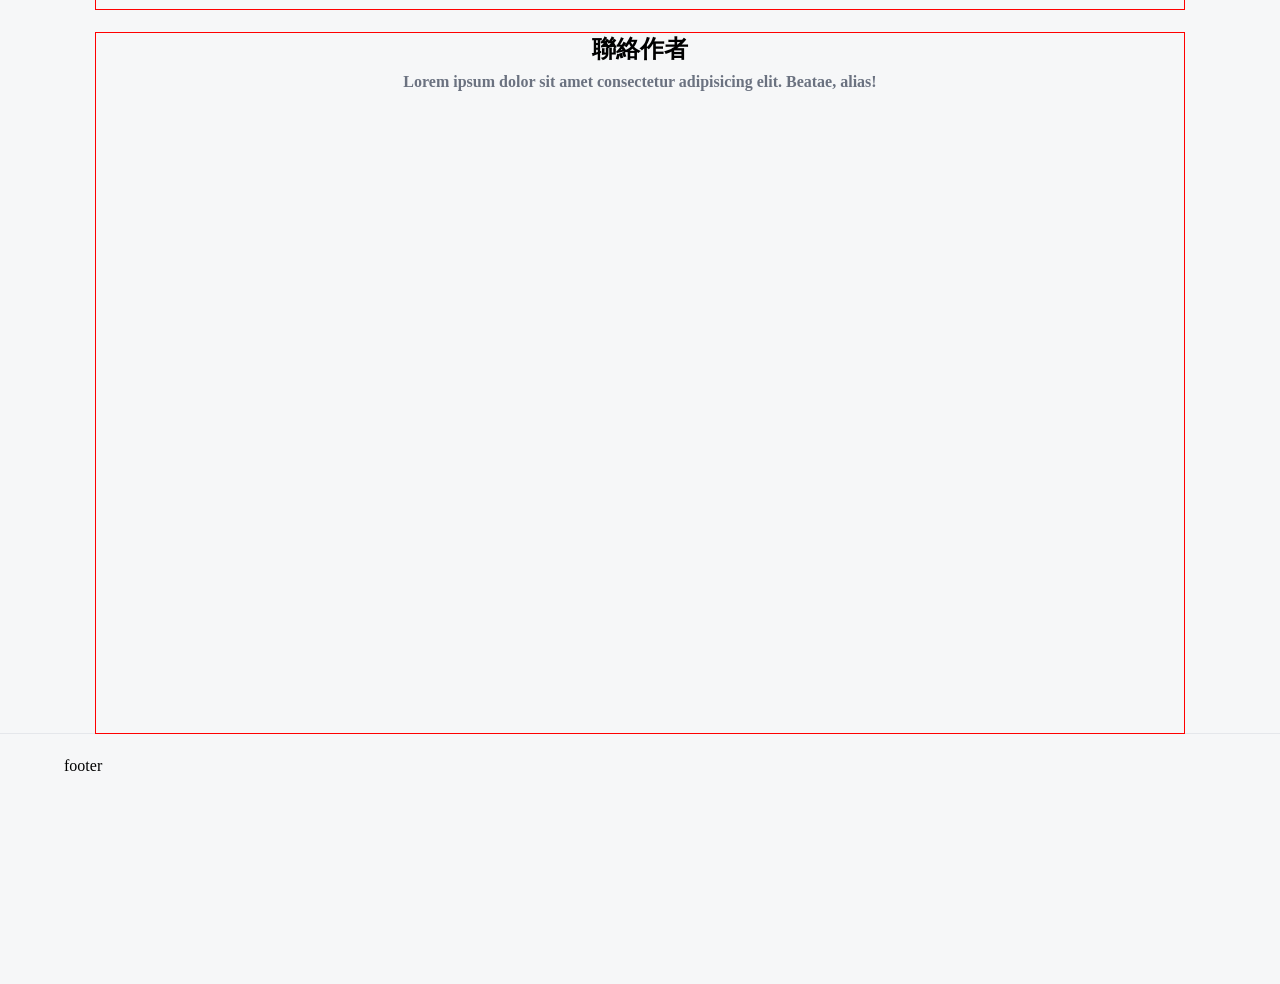
==== commit 0b5357b8: "各區域標題與次標題樣式設定" ====
--- a/src/book.html
+++ b/src/book.html
@@ -40,8 +40,18 @@
             <img src="./assets/images/angular.jpg" alt="" srcset="" />
           </div>
         </div>
-        <div id="book" class="page"><h2>關於書籍</h2></div>
-        <div id="contact" class="page"><h2>聯絡作者</h2></div>
+        <div id="book" class="page">
+          <div class="title">
+            <h2>關於書籍</h2>
+            <strong>Lorem ipsum dolor sit amet consectetur adipisicing elit. Voluptatem, minus?</strong>
+          </div>
+        </div>
+        <div id="contact" class="page">
+          <div class="title">
+            <h2>聯絡作者</h2>
+            <strong>Lorem ipsum dolor sit amet consectetur adipisicing elit. Beatae, alias!</strong>
+          </div>
+        </div>
       </main>
       <footer>
         <div class="container">
--- a/src/book.min.css
+++ b/src/book.min.css
@@ -1 +1 @@
-:root{--primary-color: #137fec;--second-color: #aa8e12;--white-color: #fff;--background-color: #f6f7f8;--text-color: #4b5563;--border-color: #e5e7eb;--gray-color-500: #6b7280;--header-color: #111827}:root{--search-bar-display: flex;--aside-display: block;--book-min-width: 256px;--container-padding-left: 2rem;--container-padding-right: 2rem;--nav-display: flex}@media(max-width: 1024px){:root{--search-bar-display: none;--aside-display: none;--book-min-width: 200px}}@media(max-width: 640px){:root{--container-padding-left: 1.5rem;--container-padding-right: 1.5rem;--nav-display: none}}header{border-bottom:solid 1px var(--border-color);background-color:var(--background-color);position:sticky;top:0;z-index:50}header div.container>div{gap:2rem}header .book-brand{margin:0px;font-size:1.25rem;font-weight:700;line-height:1.75rem;color:var(--primary-color)}header nav{display:var(--nav-display);gap:1.5rem}header nav .active{position:relative;color:var(--primary-color)}header nav .active::after{content:"";width:5px;height:5px;background-color:var(--primary-color);border-radius:50%;position:absolute;left:calc(50% - 2.5px);bottom:-8px}section{width:100%}section div.container{max-width:90vw;margin:0px auto;padding-left:var(--container-padding-left);padding-right:var(--container-padding-right)}section div.container>div{width:100%;height:4rem;display:flex;align-items:center}section a{color:var(--text-color);text-decoration:inherit}section a:hover{color:var(--primary-color)}section main.wrapper{max-width:90vw;margin:0 auto;padding-left:var(--container-padding-left);padding-right:var(--container-padding-right)}section main.wrapper>div[id]{scroll-margin-top:var(--book-header-offset)}section main.wrapper>div.home{height:100vh}section main.wrapper>div.page{outline:solid 1px red;min-height:700px}footer{border-top:1px solid var(--border-color);height:250px}div.home{display:flex;justify-content:space-between}div.home>div{width:50%}div.home>div.text{display:flex;flex-direction:column;justify-content:center}div.home>div.text>span{align-self:flex-start;background-color:var(--primary-color);color:var(--white-color);padding:3px 6px;font-size:.75rem;font-weight:400;line-height:1rem;border-radius:5px}div.home>div.text h3{margin:0;font-size:2rem;font-weight:700;line-height:3rem;color:var(--header-color)}div.home>div.text strong{font-size:1.25rem;font-weight:400;line-height:1.75rem;margin-bottom:30px;color:var(--gray-color-500)}div.home>div.text div.button{display:flex;gap:1.25rem}div.home>div.text div.button button{font-size:1rem;font-weight:500;line-height:1.25rem;padding:.75rem 1.25rem;background-color:var(--gray-color-100);border:none;border-radius:10px;cursor:pointer}div.home>div.text div.button button:hover{background-color:var(--second-color);color:var(--white-color)}div.home>div.text div.button button>i{margin-left:10px}div.home>div.text div.icons{margin-top:1rem;display:flex;gap:1.75rem}div.home>div.text div.icons .icon{display:flex;justify-content:center;align-items:center;width:40px;height:40px;border-radius:50%;box-shadow:0px 2px 5px 0px rgba(0,0,0,.5);cursor:pointer}div.home>div.image{display:flex;justify-content:center;align-items:center}div.home>div.image img{width:300px}html,body{margin:0;padding:0}html{--book-header-offset: 5rem;scroll-behavior:smooth}body{background-color:var(--background-color)}@media(prefers-reduced-motion: reduce){html{scroll-behavior:auto}}/*# sourceMappingURL=book.min.css.map */+:root{--primary-color: #137fec;--second-color: #aa8e12;--white-color: #fff;--background-color: #f6f7f8;--text-color: #4b5563;--border-color: #e5e7eb;--gray-color-500: #6b7280;--header-color: #111827}:root{--search-bar-display: flex;--aside-display: block;--book-min-width: 256px;--container-padding-left: 2rem;--container-padding-right: 2rem;--nav-display: flex}@media(max-width: 1024px){:root{--search-bar-display: none;--aside-display: none;--book-min-width: 200px}}@media(max-width: 640px){:root{--container-padding-left: 1.5rem;--container-padding-right: 1.5rem;--nav-display: none}}header{border-bottom:solid 1px var(--border-color);background-color:var(--background-color);position:sticky;top:0;z-index:50}header div.container>div{gap:2rem}header .book-brand{margin:0px;font-size:1.25rem;font-weight:700;line-height:1.75rem;color:var(--primary-color)}header nav{display:var(--nav-display);gap:1.5rem}header nav .active{position:relative;color:var(--primary-color)}header nav .active::after{content:"";width:5px;height:5px;background-color:var(--primary-color);border-radius:50%;position:absolute;left:calc(50% - 2.5px);bottom:-8px}section{width:100%}section div.container{max-width:90vw;margin:0px auto;padding-left:var(--container-padding-left);padding-right:var(--container-padding-right)}section div.container>div{width:100%;height:4rem;display:flex;align-items:center}section a{color:var(--text-color);text-decoration:inherit}section a:hover{color:var(--primary-color)}section main.wrapper{box-sizing:border-box;width:100%;max-width:90vw;margin:0 auto;padding-left:var(--container-padding-left);padding-right:var(--container-padding-right)}section main.wrapper>div[id]{scroll-margin-top:var(--book-header-offset)}section main.wrapper>div.home{min-height:calc(100vh - var(--book-header-offset, 5rem))}section main.wrapper>div.page{outline:solid 1px red;min-height:700px}section main.wrapper>div.page div.title{margin-top:1.5rem;text-align:center}section main.wrapper>div.page div.title h2{margin:0;margin-bottom:.5rem}section main.wrapper>div.page div.title strong{color:var(--gray-color-500)}footer{border-top:1px solid var(--border-color);height:250px}div.home{display:flex;justify-content:space-between;gap:2rem}div.home>div{flex:1 1 0%;min-width:0;width:auto}div.home>div.text{display:flex;flex-direction:column;justify-content:center;overflow-wrap:anywhere}div.home>div.text .book-title{line-height:1.3}div.home>div.text>span{align-self:flex-start;background-color:var(--primary-color);color:var(--white-color);padding:3px 6px;font-size:.75rem;font-weight:400;line-height:1rem;border-radius:5px}div.home>div.text h3{margin:0;font-size:2rem;font-weight:700;line-height:3rem;color:var(--header-color)}div.home>div.text strong{font-size:1.25rem;font-weight:400;line-height:1.75rem;margin-bottom:30px;color:var(--gray-color-500)}div.home>div.text div.button{display:flex;flex-wrap:wrap;gap:1.25rem}div.home>div.text div.button button{font-size:1rem;font-weight:500;line-height:1.25rem;padding:.75rem 1.25rem;background-color:var(--gray-color-100);border:none;border-radius:10px;cursor:pointer}div.home>div.text div.button button:hover{background-color:var(--second-color);color:var(--white-color)}div.home>div.text div.button button>i{margin-left:10px}div.home>div.text div.icons{margin-top:1rem;display:flex;gap:1.75rem}div.home>div.text div.icons .icon{display:flex;justify-content:center;align-items:center;width:40px;height:40px;border-radius:50%;box-shadow:0px 2px 5px 0px rgba(0,0,0,.5);cursor:pointer}div.home>div.image{display:flex;justify-content:center;align-items:center}div.home>div.image img{display:block;width:min(100%,var(--home-image-width, 300px));height:auto}html,body{margin:0;padding:0}html{--book-header-offset: 5rem;scroll-behavior:smooth}body{background-color:var(--background-color)}@media(prefers-reduced-motion: reduce){html{scroll-behavior:auto}}/*# sourceMappingURL=book.min.css.map */
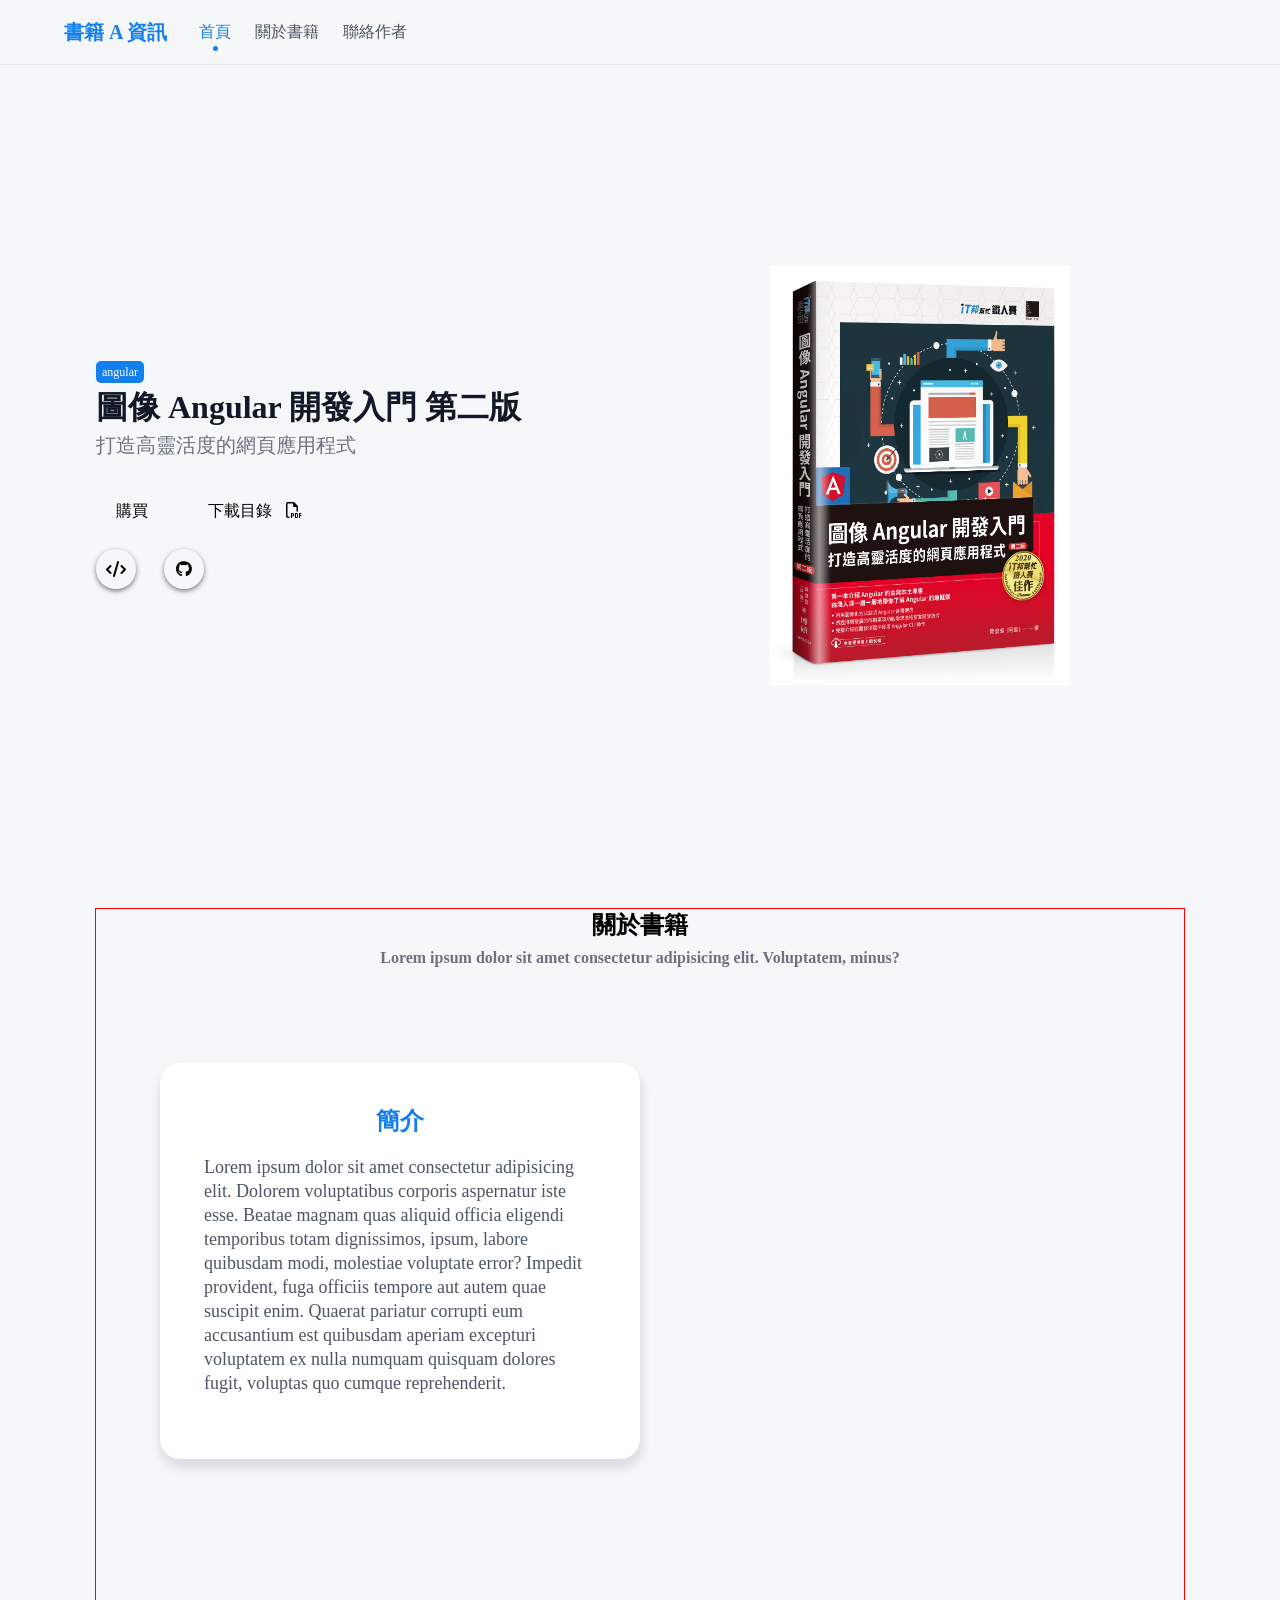
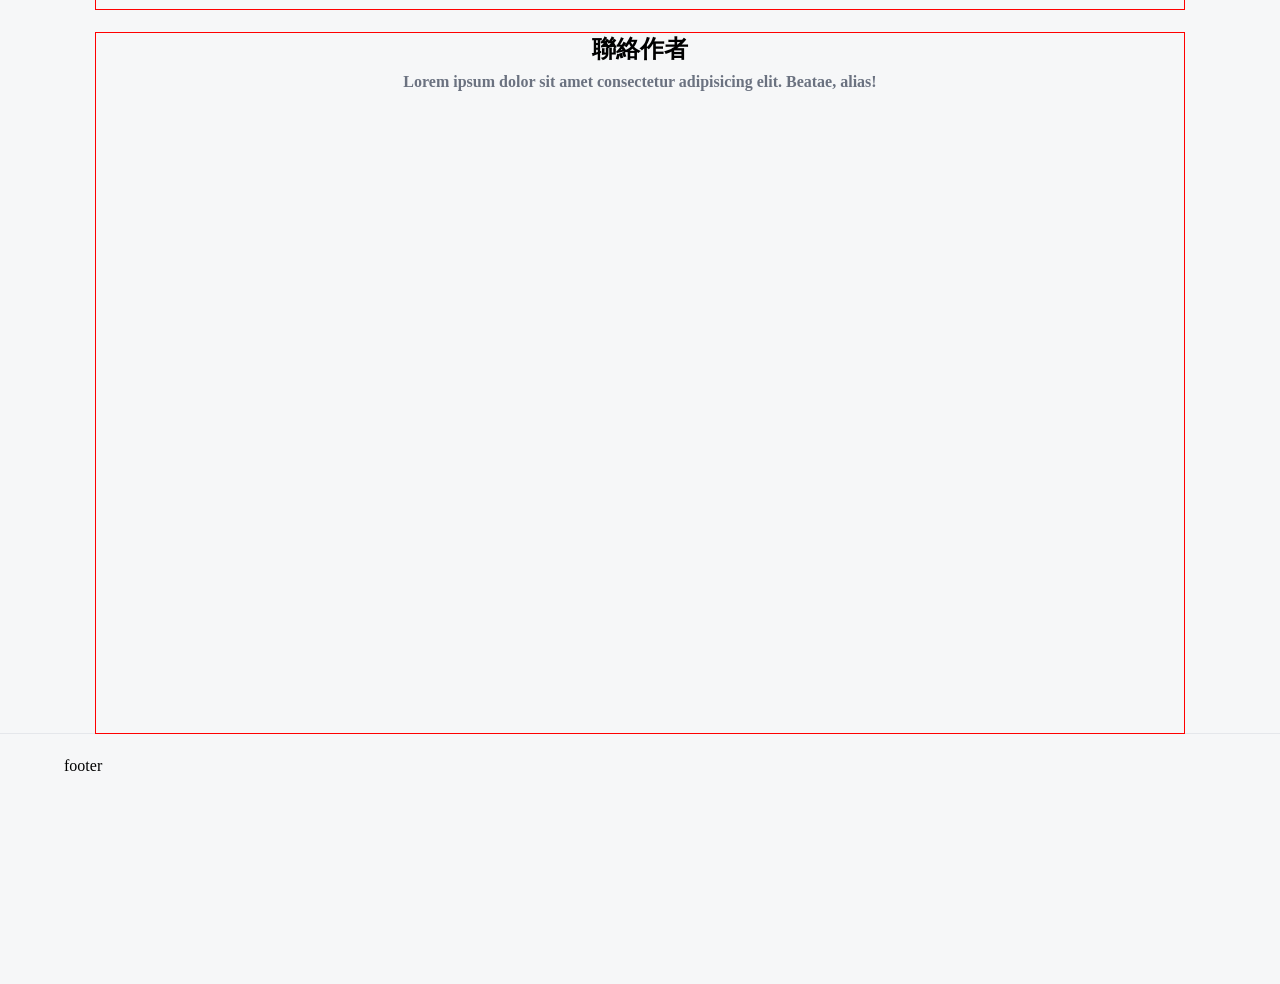
==== commit 795894b6: "書籍簡介卡片樣式設定" ====
--- a/src/book.html
+++ b/src/book.html
@@ -45,6 +45,20 @@
             <h2>關於書籍</h2>
             <strong>Lorem ipsum dolor sit amet consectetur adipisicing elit. Voluptatem, minus?</strong>
           </div>
+          <div class="content">
+            <div class="introduce">
+              <div class="card">
+                <h3>簡介</h3>
+                <div>
+                  Lorem ipsum dolor sit amet consectetur adipisicing elit. Dolorem voluptatibus corporis aspernatur iste esse. Beatae magnam
+                  quas aliquid officia eligendi temporibus totam dignissimos, ipsum, labore quibusdam modi, molestiae voluptate error?
+                  Impedit provident, fuga officiis tempore aut autem quae suscipit enim. Quaerat pariatur corrupti eum accusantium est
+                  quibusdam aperiam excepturi voluptatem ex nulla numquam quisquam dolores fugit, voluptas quo cumque reprehenderit.
+                </div>
+              </div>
+            </div>
+            <div class="skills"></div>
+          </div>
         </div>
         <div id="contact" class="page">
           <div class="title">
--- a/src/book.min.css
+++ b/src/book.min.css
@@ -1 +1 @@
-:root{--primary-color: #137fec;--second-color: #aa8e12;--white-color: #fff;--background-color: #f6f7f8;--text-color: #4b5563;--border-color: #e5e7eb;--gray-color-500: #6b7280;--header-color: #111827}:root{--search-bar-display: flex;--aside-display: block;--book-min-width: 256px;--container-padding-left: 2rem;--container-padding-right: 2rem;--nav-display: flex}@media(max-width: 1024px){:root{--search-bar-display: none;--aside-display: none;--book-min-width: 200px}}@media(max-width: 640px){:root{--container-padding-left: 1.5rem;--container-padding-right: 1.5rem;--nav-display: none}}header{border-bottom:solid 1px var(--border-color);background-color:var(--background-color);position:sticky;top:0;z-index:50}header div.container>div{gap:2rem}header .book-brand{margin:0px;font-size:1.25rem;font-weight:700;line-height:1.75rem;color:var(--primary-color)}header nav{display:var(--nav-display);gap:1.5rem}header nav .active{position:relative;color:var(--primary-color)}header nav .active::after{content:"";width:5px;height:5px;background-color:var(--primary-color);border-radius:50%;position:absolute;left:calc(50% - 2.5px);bottom:-8px}section{width:100%}section div.container{max-width:90vw;margin:0px auto;padding-left:var(--container-padding-left);padding-right:var(--container-padding-right)}section div.container>div{width:100%;height:4rem;display:flex;align-items:center}section a{color:var(--text-color);text-decoration:inherit}section a:hover{color:var(--primary-color)}section main.wrapper{box-sizing:border-box;width:100%;max-width:90vw;margin:0 auto;padding-left:var(--container-padding-left);padding-right:var(--container-padding-right)}section main.wrapper>div[id]{scroll-margin-top:var(--book-header-offset)}section main.wrapper>div.home{min-height:calc(100vh - var(--book-header-offset, 5rem))}section main.wrapper>div.page{outline:solid 1px red;min-height:700px}section main.wrapper>div.page div.title{margin-top:1.5rem;text-align:center}section main.wrapper>div.page div.title h2{margin:0;margin-bottom:.5rem}section main.wrapper>div.page div.title strong{color:var(--gray-color-500)}footer{border-top:1px solid var(--border-color);height:250px}div.home{display:flex;justify-content:space-between;gap:2rem}div.home>div{flex:1 1 0%;min-width:0;width:auto}div.home>div.text{display:flex;flex-direction:column;justify-content:center;overflow-wrap:anywhere}div.home>div.text .book-title{line-height:1.3}div.home>div.text>span{align-self:flex-start;background-color:var(--primary-color);color:var(--white-color);padding:3px 6px;font-size:.75rem;font-weight:400;line-height:1rem;border-radius:5px}div.home>div.text h3{margin:0;font-size:2rem;font-weight:700;line-height:3rem;color:var(--header-color)}div.home>div.text strong{font-size:1.25rem;font-weight:400;line-height:1.75rem;margin-bottom:30px;color:var(--gray-color-500)}div.home>div.text div.button{display:flex;flex-wrap:wrap;gap:1.25rem}div.home>div.text div.button button{font-size:1rem;font-weight:500;line-height:1.25rem;padding:.75rem 1.25rem;background-color:var(--gray-color-100);border:none;border-radius:10px;cursor:pointer}div.home>div.text div.button button:hover{background-color:var(--second-color);color:var(--white-color)}div.home>div.text div.button button>i{margin-left:10px}div.home>div.text div.icons{margin-top:1rem;display:flex;gap:1.75rem}div.home>div.text div.icons .icon{display:flex;justify-content:center;align-items:center;width:40px;height:40px;border-radius:50%;box-shadow:0px 2px 5px 0px rgba(0,0,0,.5);cursor:pointer}div.home>div.image{display:flex;justify-content:center;align-items:center}div.home>div.image img{display:block;width:min(100%,var(--home-image-width, 300px));height:auto}html,body{margin:0;padding:0}html{--book-header-offset: 5rem;scroll-behavior:smooth}body{background-color:var(--background-color)}@media(prefers-reduced-motion: reduce){html{scroll-behavior:auto}}/*# sourceMappingURL=book.min.css.map */+:root{--primary-color: #137fec;--second-color: #aa8e12;--white-color: #fff;--background-color: #f6f7f8;--text-color: #4b5563;--border-color: #e5e7eb;--gray-color-500: #6b7280;--header-color: #111827}:root{--search-bar-display: flex;--aside-display: block;--book-min-width: 256px;--container-padding-left: 2rem;--container-padding-right: 2rem;--nav-display: flex}@media(max-width: 1024px){:root{--search-bar-display: none;--aside-display: none;--book-min-width: 200px}}@media(max-width: 640px){:root{--container-padding-left: 1.5rem;--container-padding-right: 1.5rem;--nav-display: none}}header{border-bottom:solid 1px var(--border-color);background-color:var(--background-color);position:sticky;top:0;z-index:50}header div.container>div{gap:2rem}header .book-brand{margin:0px;font-size:1.25rem;font-weight:700;line-height:1.75rem;color:var(--primary-color)}header nav{display:var(--nav-display);gap:1.5rem}header nav .active{position:relative;color:var(--primary-color)}header nav .active::after{content:"";width:5px;height:5px;background-color:var(--primary-color);border-radius:50%;position:absolute;left:calc(50% - 2.5px);bottom:-8px}section{width:100%}section div.container{max-width:90vw;margin:0px auto;padding-left:var(--container-padding-left);padding-right:var(--container-padding-right)}section div.container>div{width:100%;height:4rem;display:flex;align-items:center}section a{color:var(--text-color);text-decoration:inherit}section a:hover{color:var(--primary-color)}section main.wrapper{box-sizing:border-box;width:100%;max-width:90vw;margin:0 auto;padding-left:var(--container-padding-left);padding-right:var(--container-padding-right)}section main.wrapper>div[id]{scroll-margin-top:var(--book-header-offset)}section main.wrapper>div.home{min-height:calc(100vh - var(--book-header-offset, 5rem))}section main.wrapper>div.page{outline:solid 1px red;min-height:700px}section main.wrapper>div.page div.title{margin-top:1.5rem;margin-bottom:6rem;text-align:center}section main.wrapper>div.page div.title h2{margin:0;margin-bottom:.5rem}section main.wrapper>div.page div.title strong{color:var(--gray-color-500)}footer{border-top:1px solid var(--border-color);height:250px}div.home{display:flex;justify-content:space-between;gap:2rem}div.home>div{flex:1 1 0%;min-width:0;width:auto}div.home>div.text{display:flex;flex-direction:column;justify-content:center;overflow-wrap:anywhere}div.home>div.text .book-title{line-height:1.3}div.home>div.text>span{align-self:flex-start;background-color:var(--primary-color);color:var(--white-color);padding:3px 6px;font-size:.75rem;font-weight:400;line-height:1rem;border-radius:5px}div.home>div.text h3{margin:0;font-size:2rem;font-weight:700;line-height:3rem;color:var(--header-color)}div.home>div.text strong{font-size:1.25rem;font-weight:400;line-height:1.75rem;margin-bottom:30px;color:var(--gray-color-500)}div.home>div.text div.button{display:flex;flex-wrap:wrap;gap:1.25rem}div.home>div.text div.button button{font-size:1rem;font-weight:500;line-height:1.25rem;padding:.75rem 1.25rem;background-color:var(--gray-color-100);border:none;border-radius:10px;cursor:pointer}div.home>div.text div.button button:hover{background-color:var(--second-color);color:var(--white-color)}div.home>div.text div.button button>i{margin-left:10px}div.home>div.text div.icons{margin-top:1rem;display:flex;gap:1.75rem}div.home>div.text div.icons .icon{display:flex;justify-content:center;align-items:center;width:40px;height:40px;border-radius:50%;box-shadow:0px 2px 5px 0px rgba(0,0,0,.5);cursor:pointer}div.home>div.image{display:flex;justify-content:center;align-items:center}div.home>div.image img{display:block;width:min(100%,var(--home-image-width, 300px));height:auto}div.content{display:flex;justify-content:space-between;gap:50px}div.introduce{width:50%}div.introduce div.card{display:flex;flex-direction:column;justify-content:center;align-items:center;margin-left:4rem;padding:1.5rem 1.25rem 4rem;background-color:var(--white-color);border-radius:20px;box-shadow:1px 8px 10px 2px rgba(0,0,0,.1)}div.introduce div.card h3{margin-bottom:1.5rem;font-size:1.5rem;font-weight:600;line-height:1.25rem;color:var(--primary-color)}div.introduce div.card>div{padding-inline:1.5rem;font-size:1.125rem;font-weight:400;line-height:1.5rem;color:var(--text-color)}html,body{margin:0;padding:0}html{--book-header-offset: 5rem;scroll-behavior:smooth}body{background-color:var(--background-color)}@media(prefers-reduced-motion: reduce){html{scroll-behavior:auto}}/*# sourceMappingURL=book.min.css.map */
